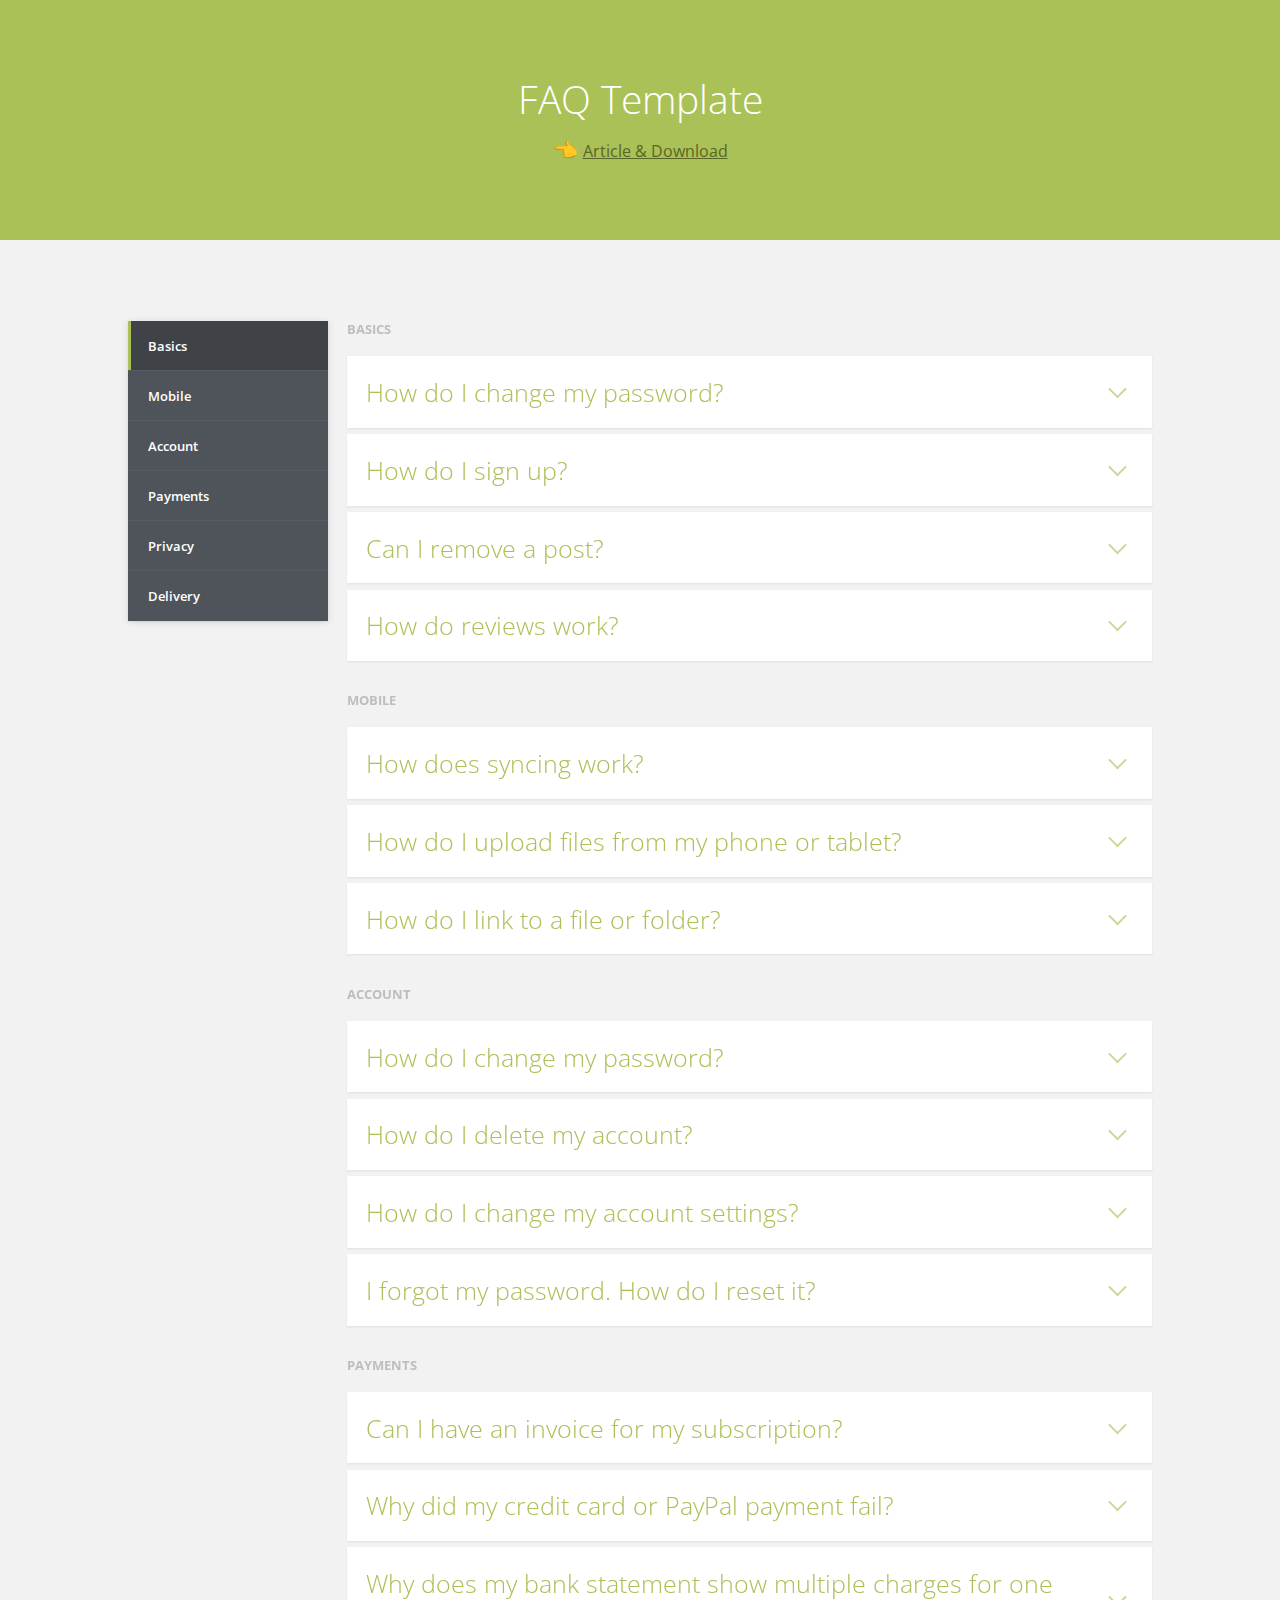
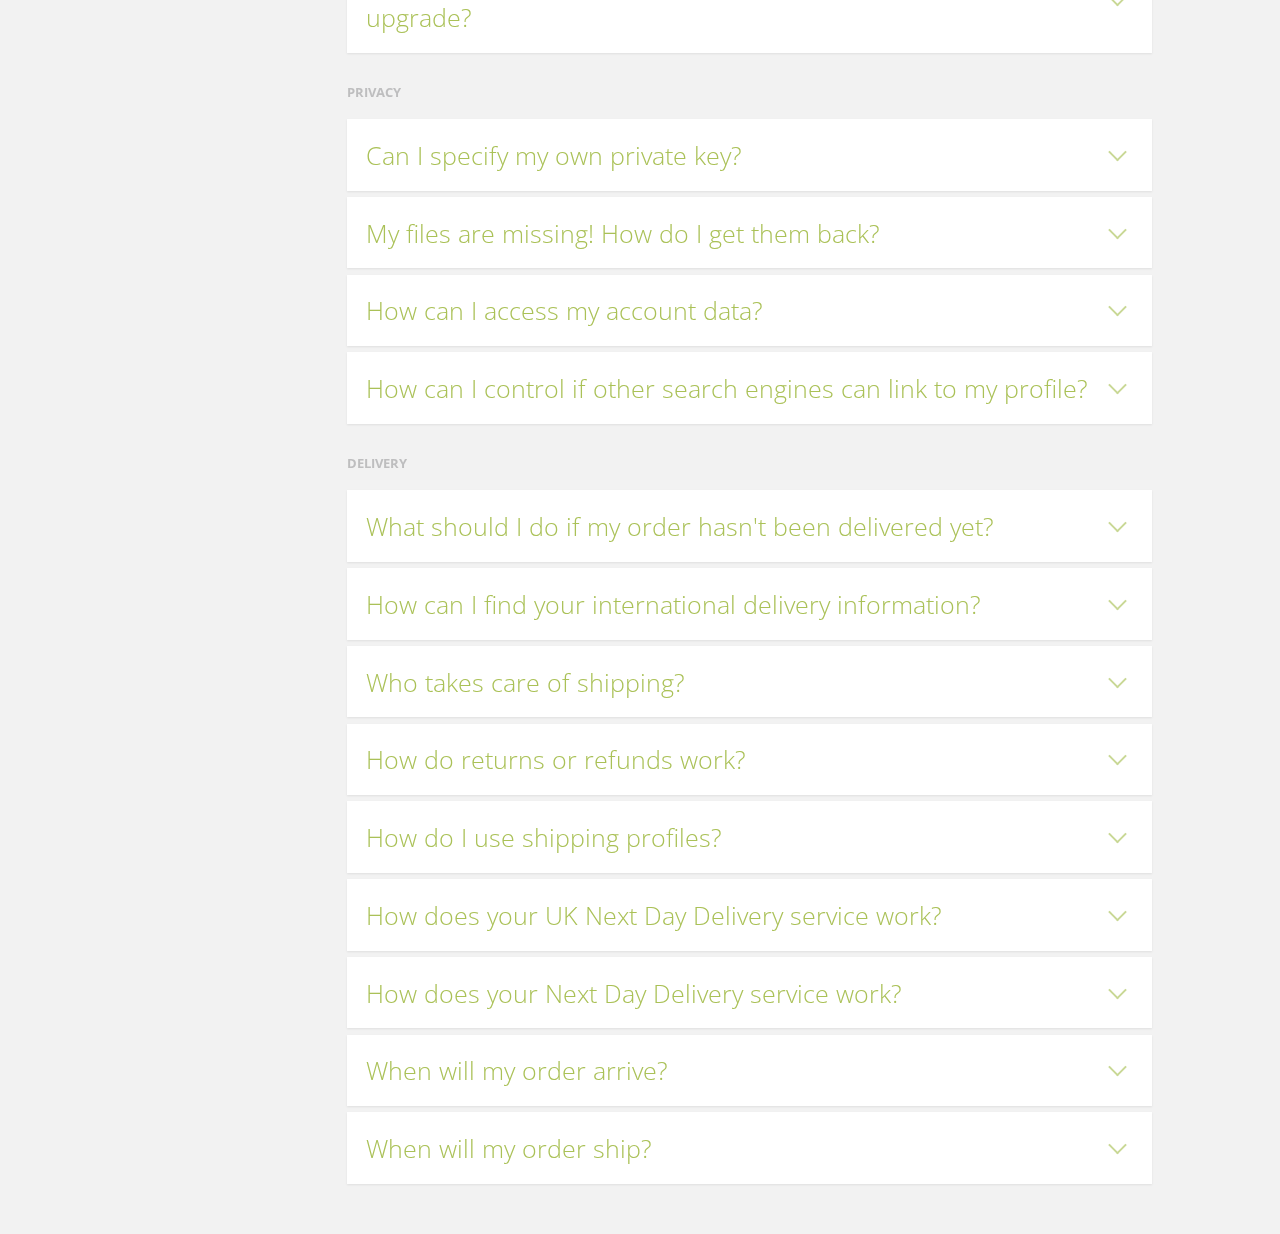
==== faq.html @ 2677c4b0 "Add files via upload" ====
<!doctype html>
<html lang="en">
<head>
  <meta charset="UTF-8">
  <meta name="viewport" content="width=device-width, initial-scale=1">
  <script>document.getElementsByTagName("html")[0].className += " js";</script>
  <link rel="stylesheet" href="assets/css/style.css">
  <title>FAQ Template | CodyHouse</title>
</head>
<body>
<header class="cd-header flex flex-column flex-center">
  <div class="text-component text-center">
    <h1>FAQ Template</h1>
    <p>👈 <a class="cd-article-link" href="https://codyhouse.co/gem/css-faq-template">Article &amp; Download</a></p>
  </div>
</header>

<section class="cd-faq js-cd-faq container max-width-md margin-top-lg margin-bottom-lg">
	<ul class="cd-faq__categories">
		<li><a class="cd-faq__category cd-faq__category-selected truncate" href="#basics">Basics</a></li>
		<li><a class="cd-faq__category truncate" href="#mobile">Mobile</a></li>
		<li><a class="cd-faq__category truncate" href="#account">Account</a></li>
		<li><a class="cd-faq__category truncate" href="#payments">Payments</a></li>
		<li><a class="cd-faq__category truncate" href="#privacy">Privacy</a></li>
		<li><a class="cd-faq__category truncate" href="#delivery">Delivery</a></li>
	</ul> <!-- cd-faq__categories -->

	<div class="cd-faq__items">
		<ul id="basics" class="cd-faq__group">
			<li class="cd-faq__title"><h2>Basics</h2></li>
			<li class="cd-faq__item">
				<a class="cd-faq__trigger" href="#0"><span>How do I change my password?</span></a>
				<div class="cd-faq__content">
          <div class="text-component">
            <p>Lorem ipsum dolor sit amet, consectetur adipisicing elit. Quae quidem blanditiis delectus corporis, possimus officia sint sequi ex tenetur id impedit est pariatur iure animi non a ratione reiciendis nihil sed consequatur atque repellendus fugit perspiciatis rerum et. Dolorum consequuntur fugit deleniti, soluta fuga nobis. Ducimus blanditiis velit sit iste delectus obcaecati debitis omnis, assumenda accusamus cumque perferendis eos aut quidem! Aut, totam rerum, cupiditate quae aperiam voluptas rem inventore quas, ex maxime culpa nam soluta labore at amet nihil laborum? Explicabo numquam, sit fugit, voluptatem autem atque quis quam voluptate fugiat earum rem hic, reprehenderit quaerat tempore at. Aperiam.</p>
          </div>
				</div> <!-- cd-faq__content -->
			</li>

			<li class="cd-faq__item">
				<a class="cd-faq__trigger" href="#0"><span>How do I sign up?</span></a>
				<div class="cd-faq__content">
          <div class="text-component">
            <p>Lorem ipsum dolor sit amet, consectetur adipisicing elit. Quasi cupiditate et laudantium esse adipisci consequatur modi possimus accusantium vero atque excepturi nobis in doloremque repudiandae soluta non minus dolore voluptatem enim reiciendis officia voluptates, fuga ullam? Voluptas reiciendis cumque molestiae unde numquam similique quas doloremque non, perferendis doloribus necessitatibus itaque dolorem quam officia atque perspiciatis dolore laudantium dolor voluptatem eligendi? Aliquam nulla unde voluptatum molestiae, eos fugit ullam, consequuntur, saepe voluptas quaerat deleniti. Repellendus magni sint temporibus, accusantium rem commodi?</p>
          </div>
				</div> <!-- cd-faq__content -->
			</li>

			<li class="cd-faq__item">
				<a class="cd-faq__trigger" href="#0"><span>Can I remove a post?</span></a>
				<div class="cd-faq__content">
          <div class="text-component">
            <p>Lorem ipsum dolor sit amet, consectetur adipisicing elit. Blanditiis provident officiis, reprehenderit numquam. Praesentium veritatis eos tenetur magni debitis inventore fugit, magnam, reiciendis, saepe obcaecati ex vero quaerat distinctio velit.</p>
          </div>
				</div> <!-- cd-faq__content -->
			</li>

			<li class="cd-faq__item">
				<a class="cd-faq__trigger" href="#0"><span>How do reviews work?</span></a>
				<div class="cd-faq__content">
          <div class="text-component">
            <p>Lorem ipsum dolor sit amet, consectetur adipisicing elit. Blanditiis provident officiis, reprehenderit numquam. Praesentium veritatis eos tenetur magni debitis inventore fugit, magnam, reiciendis, saepe obcaecati ex vero quaerat distinctio velit.</p>
          </div>
				</div> <!-- cd-faq__content -->
			</li>
		</ul> <!-- cd-faq__group -->

		<ul id="mobile" class="cd-faq__group">
			<li class="cd-faq__title"><h2>Mobile</h2></li>
			<li class="cd-faq__item">
				<a class="cd-faq__trigger" href="#0"><span>How does syncing work?</span></a>
				<div class="cd-faq__content">
          <div class="text-component">
            <p>Lorem ipsum dolor sit amet, consectetur adipisicing elit. Impedit quidem delectus rerum eligendi mollitia, repudiandae quae beatae. Et repellat quam atque corrupti iusto architecto impedit explicabo repudiandae qui similique aut iure ipsum quis inventore nulla error aliquid alias quia dolorem dolore, odio excepturi veniam odit veritatis. Quo iure magnam, et cum. Laudantium, eaque non? Tempore nihil corporis cumque dolor ipsum accusamus sapiente aliquid quis ea assumenda deserunt praesentium voluptatibus, accusantium a mollitia necessitatibus nostrum voluptatem numquam modi ab, sint rem.</p>
          </div>
				</div> <!-- cd-faq__content -->
			</li>

			<li class="cd-faq__item">
				<a class="cd-faq__trigger" href="#0"><span>How do I upload files from my phone or tablet?</span></a>
				<div class="cd-faq__content">
          <div class="text-component">
            <p>Lorem ipsum dolor sit amet, consectetur adipisicing elit. Nisi tempore, placeat quisquam rerum! Eligendi fugit dolorum tenetur modi fuga nisi rerum, autem officiis quaerat quos. Magni quia, quo quibusdam odio. Error magni aperiam amet architecto adipisci aspernatur! Officia, quaerat magni architecto nostrum magnam fuga nihil, ipsum laboriosam similique voluptatibus facilis nobis? Eius non asperiores, nesciunt suscipit veniam blanditiis veritatis provident possimus iusto voluptas, eveniet architecto quidem quos molestias, aperiam eum reprehenderit dolores ad deserunt eos amet. Vero molestiae commodi unde dolor dicta maxime alias, velit, nesciunt cum dolorem, ipsam soluta sint suscipit maiores mollitia assumenda ducimus aperiam neque enim! Quas culpa dolorum ipsam? Ipsum voluptatibus numquam natus? Eligendi explicabo eos, perferendis voluptatibus hic sed ipsam rerum maiores officia! Beatae, molestias!</p>
          </div>
				</div> <!-- cd-faq__content -->
			</li>

			<li class="cd-faq__item">
				<a class="cd-faq__trigger" href="#0"><span>How do I link to a file or folder?</span></a>
				<div class="cd-faq__content">
          <div class="text-component">
            <p>Lorem ipsum dolor sit amet, consectetur adipisicing elit. Blanditiis provident officiis, reprehenderit numquam. Praesentium veritatis eos tenetur magni debitis inventore fugit, magnam, reiciendis, saepe obcaecati ex vero quaerat distinctio velit.</p>
          </div>
				</div> <!-- cd-faq__content -->
			</li>
		</ul> <!-- cd-faq__group -->

		<ul id="account" class="cd-faq__group">
			<li class="cd-faq__title"><h2>Account</h2></li>
			<li class="cd-faq__item">
				<a class="cd-faq__trigger" href="#0"><span>How do I change my password?</span></a>
				<div class="cd-faq__content">
          <div class="text-component">
            <p>Lorem ipsum dolor sit amet, consectetur adipisicing elit. Perferendis earum autem consectetur labore eius tenetur esse, in temporibus sequi cum voluptatem vitae repellat nostrum odio perspiciatis dolores recusandae necessitatibus, unde, deserunt voluptas possimus veniam magni soluta deleniti! Architecto, quidem, totam. Fugit minus odit unde ea cupiditate ab aperiam sed dolore facere nihil laboriosam dolorum repellat deleniti aliquam fugiat laudantium delectus sint iure odio, necessitatibus rem quisquam! Ipsum praesentium quam nisi sint, impedit sapiente facilis laudantium mollitia quae fugiat similique. Dolor maiores aliquid incidunt commodi doloremque rem! Quaerat, debitis voluptatem vero qui enim, sunt reiciendis tempore inventore maxime quasi fugiat accusamus beatae modi voluptates iste officia esse soluta tempora labore quisquam fuga, cum. Sint nemo iste nulla accusamus quam qui quos, vero, minus id. Eius mollitia consequatur fugit nam consequuntur nesciunt illo id quis reprehenderit obcaecati voluptates corrupti, minus! Possimus, perspiciatis!</p>
          </div>
				</div> <!-- cd-faq__content -->
			</li>

			<li class="cd-faq__item">
				<a class="cd-faq__trigger" href="#0"><span>How do I delete my account?</span></a>
				<div class="cd-faq__content">
          <div class="text-component">
            <p>Lorem ipsum dolor sit amet, consectetur adipisicing elit. Illo tempore soluta, minus magnam non blanditiis dolore, in nam voluptas nobis minima deserunt deleniti id animi amet, suscipit consequuntur corporis nihil laborum facere temporibus. Qui inventore, doloribus facilis, provident soluta voluptas excepturi perspiciatis fugiat odit vero! Optio assumenda animi at! Assumenda doloremque nemo est sequi eaque, ipsum id, labore rem nisi, amet similique vel autem dolore totam facilis deserunt. Mollitia non ut libero unde accusamus praesentium sint maiores, illo, nemo aliquid?</p>
          </div>
				</div> <!-- cd-faq__content -->
			</li>

			<li class="cd-faq__item">
				<a class="cd-faq__trigger" href="#0"><span>How do I change my account settings?</span></a>
				<div class="cd-faq__content">
          <div class="text-component">
            <p>Lorem ipsum dolor sit amet, consectetur adipisicing elit. Blanditiis provident officiis, reprehenderit numquam. Praesentium veritatis eos tenetur magni debitis inventore fugit, magnam, reiciendis, saepe obcaecati ex vero quaerat distinctio velit.</p>
          </div>
				</div> <!-- cd-faq__content -->
			</li>

			<li class="cd-faq__item">
				<a class="cd-faq__trigger" href="#0"><span>I forgot my password. How do I reset it?</span></a>
				<div class="cd-faq__content">
          <div class="text-component">
            <p>Lorem ipsum dolor sit amet, consectetur adipisicing elit. Ipsum at aspernatur iure facere ab a corporis mollitia molestiae quod omnis minima, est labore quidem nobis accusantium ad totam sunt doloremque laudantium impedit similique iste quasi cum! Libero fugit at praesentium vero. Maiores non consequuntur rerum, nemo a qui repellat quibusdam architecto voluptatem? Sequi, possimus, cupiditate autem soluta ipsa rerum officiis cum libero delectus explicabo facilis, odit ullam aperiam reprehenderit! Vero ad non harum veritatis tempore beatae possimus, ex odio quo.</p>
          </div>
				</div> <!-- cd-faq__content -->
			</li>
		</ul> <!-- cd-faq__group -->

		<ul id="payments" class="cd-faq__group">
			<li class="cd-faq__title"><h2>Payments</h2></li>
			<li class="cd-faq__item">
				<a class="cd-faq__trigger" href="#0"><span>Can I have an invoice for my subscription?</span></a>
				<div class="cd-faq__content">
          <div class="text-component">
            <p>Lorem ipsum dolor sit amet, consectetur adipisicing elit. Impedit quidem delectus rerum eligendi mollitia, repudiandae quae beatae. Et repellat quam atque corrupti iusto architecto impedit explicabo repudiandae qui similique aut iure ipsum quis inventore nulla error aliquid alias quia dolorem dolore, odio excepturi veniam odit veritatis. Quo iure magnam, et cum. Laudantium, eaque non? Tempore nihil corporis cumque dolor ipsum accusamus sapiente aliquid quis ea assumenda deserunt praesentium voluptatibus, accusantium a mollitia necessitatibus nostrum voluptatem numquam modi ab, sint rem.</p>
          </div>
				</div> <!-- cd-faq__content -->
			</li>

			<li class="cd-faq__item">
				<a class="cd-faq__trigger" href="#0"><span>Why did my credit card or PayPal payment fail?</span></a>
				<div class="cd-faq__content">
          <div class="text-component">
            <p>Lorem ipsum dolor sit amet, consectetur adipisicing elit. Tenetur accusantium dolorem vel, ad, nostrum natus eos, nemo placeat quos nisi architecto rem dolorum amet consectetur molestiae reprehenderit cum harum commodi beatae necessitatibus. Mollitia a nostrum enim earum minima doloribus illum autem, provident vero et, aspernatur quae sunt illo dolorem. Corporis blanditiis, unde, neque, adipisci debitis quas ullam accusantium repudiandae eum nostrum quis! Velit esse harum qui, modi ratione debitis alias laboriosam minus eaque, quod, itaque labore illo totam aut quia fuga nemo. Perferendis ipsa laborum atque assumenda tempore aspernatur a eos harum non id commodi excepturi quaerat ullam, explicabo, incidunt ipsam, accusantium quo magni ut! Ratione, magnam. Delectus nesciunt impedit praesentium sed, aliquam architecto dolores quae, distinctio consectetur obcaecati esse, consequuntur vel sit quis blanditiis possimus dolorum. Eaque architecto doloremque aliquid quae cumque, vitae perferendis enim, iure fugiat, soluta aut!</p>
          </div>
				</div> <!-- cd-faq__content -->
			</li>

			<li class="cd-faq__item">
				<a class="cd-faq__trigger" href="#0"><span>Why does my bank statement show multiple charges for one upgrade?</span></a>
				<div class="cd-faq__content">
          <div class="text-component">
            <p>Lorem ipsum dolor sit amet, consectetur adipisicing elit. Blanditiis provident officiis, reprehenderit numquam. Praesentium veritatis eos tenetur magni debitis inventore fugit, magnam, reiciendis, saepe obcaecati ex vero quaerat distinctio velit.</p>
          </div>
				</div> <!-- cd-faq__content -->
			</li>
		</ul> <!-- cd-faq__group -->

		<ul id="privacy" class="cd-faq__group">
			<li class="cd-faq__title"><h2>Privacy</h2></li>
			<li class="cd-faq__item">
				<a class="cd-faq__trigger" href="#0"><span>Can I specify my own private key?</span></a>
				<div class="cd-faq__content">
          <div class="text-component">
            <p>Lorem ipsum dolor sit amet, consectetur adipisicing elit. Impedit quidem delectus rerum eligendi mollitia, repudiandae quae beatae. Et repellat quam atque corrupti iusto architecto impedit explicabo repudiandae qui similique aut iure ipsum quis inventore nulla error aliquid alias quia dolorem dolore, odio excepturi veniam odit veritatis. Quo iure magnam, et cum. Laudantium, eaque non? Tempore nihil corporis cumque dolor ipsum accusamus sapiente aliquid quis ea assumenda deserunt praesentium voluptatibus, accusantium a mollitia necessitatibus nostrum voluptatem numquam modi ab, sint rem.</p>
          </div>
				</div> <!-- cd-faq__content -->
			</li>

			<li class="cd-faq__item">
				<a class="cd-faq__trigger" href="#0"><span>My files are missing! How do I get them back?</span></a>
				<div class="cd-faq__content">
          <div class="text-component">
            <p>Lorem ipsum dolor sit amet, consectetur adipisicing elit. Blanditiis provident officiis, reprehenderit numquam. Praesentium veritatis eos tenetur magni debitis inventore fugit, magnam, reiciendis, saepe obcaecati ex vero quaerat distinctio velit.</p>
          </div>
				</div> <!-- cd-faq__content -->
			</li>

			<li class="cd-faq__item">
				<a class="cd-faq__trigger" href="#0"><span>How can I access my account data?</span></a>
				<div class="cd-faq__content">
          <div class="text-component">
            <p>Lorem ipsum dolor sit amet, consectetur adipisicing elit. Possimus magni vero deserunt enim et quia in aliquam, rem tempore voluptas illo nisi veritatis quas quod placeat ipsa! Error qui harum accusamus incidunt at libero ipsum, suscipit dolorum esse explicabo in eius voluptates quidem voluptatem inventore amet eaque deserunt veniam dignissimos excepturi? Dolore, quo amet nostrum autem nemo. Sit nam assumenda, corporis ea sunt distinctio nostrum doloribus alias, beatae nesciunt dolore saepe consequuntur minima eveniet porro dolor officiis maiores ab obcaecati officia enim aliquam. Itaque fuga molestiae hic accusantium atque corporis quia id sequi enim vero? Hic aperiam sint facilis aliquam quia, accusamus tenetur earum totam enim est, error. Iusto, reiciendis necessitatibus molestias. Voluptatibus eos explicabo repellat nesciunt nam vero minima.</p>
          </div>
				</div> <!-- cd-faq__content -->
			</li>

			<li class="cd-faq__item">
				<a class="cd-faq__trigger" href="#0"><span>How can I control if other search engines can link to my profile?</span></a>
				<div class="cd-faq__content">
          <div class="text-component">
            <p>Lorem ipsum dolor sit amet, consectetur adipisicing elit. Blanditiis provident officiis, reprehenderit numquam. Praesentium veritatis eos tenetur magni debitis inventore fugit, magnam, reiciendis, saepe obcaecati ex vero quaerat distinctio velit.</p>
          </div>
				</div> <!-- cd-faq__content -->
			</li>
		</ul> <!-- cd-faq__group -->

		<ul id="delivery" class="cd-faq__group">
			<li class="cd-faq__title"><h2>Delivery</h2></li>
			<li class="cd-faq__item">
				<a class="cd-faq__trigger" href="#0"><span>What should I do if my order hasn't been delivered yet?</span></a>
				<div class="cd-faq__content">
          <div class="text-component">
            <p>Lorem ipsum dolor sit amet, consectetur adipisicing elit. Impedit quidem delectus rerum eligendi mollitia, repudiandae quae beatae. Et repellat quam atque corrupti iusto architecto impedit explicabo repudiandae qui similique aut iure ipsum quis inventore nulla error aliquid alias quia dolorem dolore, odio excepturi veniam odit veritatis. Quo iure magnam, et cum. Laudantium, eaque non? Tempore nihil corporis cumque dolor ipsum accusamus sapiente aliquid quis ea assumenda deserunt praesentium voluptatibus, accusantium a mollitia necessitatibus nostrum voluptatem numquam modi ab, sint rem.</p>
          </div>
				</div> <!-- cd-faq__content -->
			</li>

			<li class="cd-faq__item">
				<a class="cd-faq__trigger" href="#0"><span>How can I find your international delivery information?</span></a>
				<div class="cd-faq__content">
          <div class="text-component">
            <p>Lorem ipsum dolor sit amet, consectetur adipisicing elit. Blanditiis provident officiis, reprehenderit numquam. Praesentium veritatis eos tenetur magni debitis inventore fugit, magnam, reiciendis, saepe obcaecati ex vero quaerat distinctio velit.</p>
          </div>
				</div> <!-- cd-faq__content -->
			</li>

			<li class="cd-faq__item">
				<a class="cd-faq__trigger" href="#0"><span>Who takes care of shipping?</span></a>
				<div class="cd-faq__content">
          <div class="text-component">
            <p>Lorem ipsum dolor sit amet, consectetur adipisicing elit. Blanditiis provident officiis, reprehenderit numquam. Praesentium veritatis eos tenetur magni debitis inventore fugit, magnam, reiciendis, saepe obcaecati ex vero quaerat distinctio velit.</p>
          </div>
				</div> <!-- cd-faq__content -->
			</li>

			<li class="cd-faq__item">
				<a class="cd-faq__trigger" href="#0"><span>How do returns or refunds work?</span></a>
				<div class="cd-faq__content">
          <div class="text-component">
            <p>Lorem ipsum dolor sit amet, consectetur adipisicing elit. Impedit quidem delectus rerum eligendi mollitia, repudiandae quae beatae. Et repellat quam atque corrupti iusto architecto impedit explicabo repudiandae qui similique aut iure ipsum quis inventore nulla error aliquid alias quia dolorem dolore, odio excepturi veniam odit veritatis. Quo iure magnam, et cum. Laudantium, eaque non? Tempore nihil corporis cumque dolor ipsum accusamus sapiente aliquid quis ea assumenda deserunt praesentium voluptatibus, accusantium a mollitia necessitatibus nostrum voluptatem numquam modi ab, sint rem.</p>
          </div>
				</div> <!-- cd-faq__content -->
			</li>

			<li class="cd-faq__item">
				<a class="cd-faq__trigger" href="#0"><span>How do I use shipping profiles?</span></a>
				<div class="cd-faq__content">
          <div class="text-component">
            <p>Lorem ipsum dolor sit amet, consectetur adipisicing elit. Blanditiis provident officiis, reprehenderit numquam. Praesentium veritatis eos tenetur magni debitis inventore fugit, magnam, reiciendis, saepe obcaecati ex vero quaerat distinctio velit.</p>
          </div>
				</div> <!-- cd-faq__content -->
			</li>

			<li class="cd-faq__item">
				<a class="cd-faq__trigger" href="#0"><span>How does your UK Next Day Delivery service work?</span></a>
				<div class="cd-faq__content">
          <div class="text-component">
            <p>Lorem ipsum dolor sit amet, consectetur adipisicing elit. Blanditiis provident officiis, reprehenderit numquam. Praesentium veritatis eos tenetur magni debitis inventore fugit, magnam, reiciendis, saepe obcaecati ex vero quaerat distinctio velit.</p>
          </div>
				</div> <!-- cd-faq__content -->
			</li>

			<li class="cd-faq__item">
				<a class="cd-faq__trigger" href="#0"><span>How does your Next Day Delivery service work?</span></a>
				<div class="cd-faq__content">
          <div class="text-component">
            <p>Lorem ipsum dolor sit amet, consectetur adipisicing elit. Blanditiis provident officiis, reprehenderit numquam. Praesentium veritatis eos tenetur magni debitis inventore fugit, magnam, reiciendis, saepe obcaecati ex vero quaerat distinctio velit.</p>
          </div>
				</div> <!-- cd-faq__content -->
			</li>

			<li class="cd-faq__item">
				<a class="cd-faq__trigger" href="#0"><span>When will my order arrive?</span></a>
				<div class="cd-faq__content">
          <div class="text-component">
            <p>Lorem ipsum dolor sit amet, consectetur adipisicing elit. Blanditiis provident officiis, reprehenderit numquam. Praesentium veritatis eos tenetur magni debitis inventore fugit, magnam, reiciendis, saepe obcaecati ex vero quaerat distinctio velit.</p>
          </div>
				</div> <!-- cd-faq__content -->
			</li>

			<li class="cd-faq__item">
				<a class="cd-faq__trigger" href="#0"><span>When will my order ship?</span></a>
				<div class="cd-faq__content">
          <div class="text-component">
            <p>Lorem ipsum dolor sit amet, consectetur adipisicing elit. Blanditiis provident officiis, reprehenderit numquam. Praesentium veritatis eos tenetur magni debitis inventore fugit, magnam, reiciendis, saepe obcaecati ex vero quaerat distinctio velit.</p>
          </div>
				</div> <!-- cd-faq__content -->
			</li>
		</ul> <!-- cd-faq__group -->
	</div> <!-- cd-faq__items -->

	<a href="#0" class="cd-faq__close-panel text-replace">Close</a>
  
  <div class="cd-faq__overlay" aria-hidden="true"></div>
</section> <!-- cd-faq -->
<script src="assets/js/util.js"></script> <!-- util functions included in the CodyHouse framework -->
<script src="assets/js/main.js"></script> 
</body>
</html>
---- assets/css/style.css ----
@import url("https://fonts.googleapis.com/css?family=Open+Sans:400,300,600,700");*,*::after,*::before{box-sizing:inherit}*{font:inherit}html,body,div,span,applet,object,iframe,h1,h2,h3,h4,h5,h6,p,blockquote,pre,a,abbr,acronym,address,big,cite,code,del,dfn,em,img,ins,kbd,q,s,samp,small,strike,strong,sub,sup,tt,var,b,u,i,center,dl,dt,dd,ol,ul,li,fieldset,form,label,legend,table,caption,tbody,tfoot,thead,tr,th,td,article,aside,canvas,details,embed,figure,figcaption,footer,header,hgroup,menu,nav,output,ruby,section,summary,time,mark,audio,video,hr{margin:0;padding:0;border:0}html{box-sizing:border-box}body{background-color:hsl(0, 0%, 100%);background-color:var(--color-bg, white)}article,aside,details,figcaption,figure,footer,header,hgroup,menu,nav,section,main,form legend{display:block}ol,ul{list-style:none}blockquote,q{quotes:none}button,input,textarea,select{margin:0}.btn,.form-control,.link,.reset{background-color:transparent;padding:0;border:0;border-radius:0;color:inherit;line-height:inherit;-webkit-appearance:none;-moz-appearance:none;appearance:none}select.form-control::-ms-expand{display:none}textarea{resize:vertical;overflow:auto;vertical-align:top}input::-ms-clear{display:none}table{border-collapse:collapse;border-spacing:0}img,video,svg{max-width:100%}[data-theme]{background-color:hsl(0, 0%, 100%);background-color:var(--color-bg, #fff);color:hsl(240, 4%, 20%);color:var(--color-contrast-high, #313135)}:root{--space-unit:  1em;--space-xxxxs: calc(0.125*var(--space-unit));--space-xxxs:  calc(0.25*var(--space-unit));--space-xxs:   calc(0.375*var(--space-unit));--space-xs:    calc(0.5*var(--space-unit));--space-sm:    calc(0.75*var(--space-unit));--space-md:    calc(1.25*var(--space-unit));--space-lg:    calc(2*var(--space-unit));--space-xl:    calc(3.25*var(--space-unit));--space-xxl:   calc(5.25*var(--space-unit));--space-xxxl:  calc(8.5*var(--space-unit));--space-xxxxl: calc(13.75*var(--space-unit));--component-padding: var(--space-md)}:root{--max-width-xxs: 32rem;--max-width-xs:  38rem;--max-width-sm:  48rem;--max-width-md:  64rem;--max-width-lg:  80rem;--max-width-xl:  90rem;--max-width-xxl: 120rem}.container{width:calc(100% - 1.25em);width:calc(100% - 2*var(--component-padding));margin-left:auto;margin-right:auto}.max-width-xxs{max-width:32rem;max-width:var(--max-width-xxs)}.max-width-xs{max-width:38rem;max-width:var(--max-width-xs)}.max-width-sm{max-width:48rem;max-width:var(--max-width-sm)}.max-width-md{max-width:64rem;max-width:var(--max-width-md)}.max-width-lg{max-width:80rem;max-width:var(--max-width-lg)}.max-width-xl{max-width:90rem;max-width:var(--max-width-xl)}.max-width-xxl{max-width:120rem;max-width:var(--max-width-xxl)}.max-width-adaptive-sm{max-width:38rem;max-width:var(--max-width-xs)}@media (min-width: 64rem){.max-width-adaptive-sm{max-width:48rem;max-width:var(--max-width-sm)}}.max-width-adaptive-md{max-width:38rem;max-width:var(--max-width-xs)}@media (min-width: 64rem){.max-width-adaptive-md{max-width:64rem;max-width:var(--max-width-md)}}.max-width-adaptive,.max-width-adaptive-lg{max-width:38rem;max-width:var(--max-width-xs)}@media (min-width: 64rem){.max-width-adaptive,.max-width-adaptive-lg{max-width:64rem;max-width:var(--max-width-md)}}@media (min-width: 90rem){.max-width-adaptive,.max-width-adaptive-lg{max-width:80rem;max-width:var(--max-width-lg)}}.max-width-adaptive-xl{max-width:38rem;max-width:var(--max-width-xs)}@media (min-width: 64rem){.max-width-adaptive-xl{max-width:64rem;max-width:var(--max-width-md)}}@media (min-width: 90rem){.max-width-adaptive-xl{max-width:90rem;max-width:var(--max-width-xl)}}.grid{--grid-gap: 0px;display:-ms-flexbox;display:flex;-ms-flex-wrap:wrap;flex-wrap:wrap}.grid>*{-ms-flex-preferred-size:100%;flex-basis:100%}[class*="grid-gap"]{margin-bottom:1em * -1;margin-bottom:calc(var(--grid-gap, 1em)*-1);margin-right:1em * -1;margin-right:calc(var(--grid-gap, 1em)*-1)}[class*="grid-gap"]>*{margin-bottom:1em;margin-bottom:var(--grid-gap, 1em);margin-right:1em;margin-right:var(--grid-gap, 1em)}.grid-gap-xxxxs{--grid-gap: var(--space-xxxxs)}.grid-gap-xxxs{--grid-gap: var(--space-xxxs)}.grid-gap-xxs{--grid-gap: var(--space-xxs)}.grid-gap-xs{--grid-gap: var(--space-xs)}.grid-gap-sm{--grid-gap: var(--space-sm)}.grid-gap-md{--grid-gap: var(--space-md)}.grid-gap-lg{--grid-gap: var(--space-lg)}.grid-gap-xl{--grid-gap: var(--space-xl)}.grid-gap-xxl{--grid-gap: var(--space-xxl)}.grid-gap-xxxl{--grid-gap: var(--space-xxxl)}.grid-gap-xxxxl{--grid-gap: var(--space-xxxxl)}.col{-ms-flex-positive:1;flex-grow:1;-ms-flex-preferred-size:0;flex-basis:0;max-width:100%}.col-1{-ms-flex-preferred-size:calc(8.33% - 0.01px - 1em);-ms-flex-preferred-size:calc(8.33% - 0.01px - var(--grid-gap, 1em));flex-basis:calc(8.33% - 0.01px - 1em);flex-basis:calc(8.33% - 0.01px - var(--grid-gap, 1em));max-width:calc(8.33% - 0.01px - 1em);max-width:calc(8.33% - 0.01px - var(--grid-gap, 1em))}.col-2{-ms-flex-preferred-size:calc(16.66% - 0.01px - 1em);-ms-flex-preferred-size:calc(16.66% - 0.01px - var(--grid-gap, 1em));flex-basis:calc(16.66% - 0.01px - 1em);flex-basis:calc(16.66% - 0.01px - var(--grid-gap, 1em));max-width:calc(16.66% - 0.01px - 1em);max-width:calc(16.66% - 0.01px - var(--grid-gap, 1em))}.col-3{-ms-flex-preferred-size:calc(25% - 0.01px - 1em);-ms-flex-preferred-size:calc(25% - 0.01px - var(--grid-gap, 1em));flex-basis:calc(25% - 0.01px - 1em);flex-basis:calc(25% - 0.01px - var(--grid-gap, 1em));max-width:calc(25% - 0.01px - 1em);max-width:calc(25% - 0.01px - var(--grid-gap, 1em))}.col-4{-ms-flex-preferred-size:calc(33.33% - 0.01px - 1em);-ms-flex-preferred-size:calc(33.33% - 0.01px - var(--grid-gap, 1em));flex-basis:calc(33.33% - 0.01px - 1em);flex-basis:calc(33.33% - 0.01px - var(--grid-gap, 1em));max-width:calc(33.33% - 0.01px - 1em);max-width:calc(33.33% - 0.01px - var(--grid-gap, 1em))}.col-5{-ms-flex-preferred-size:calc(41.66% - 0.01px - 1em);-ms-flex-preferred-size:calc(41.66% - 0.01px - var(--grid-gap, 1em));flex-basis:calc(41.66% - 0.01px - 1em);flex-basis:calc(41.66% - 0.01px - var(--grid-gap, 1em));max-width:calc(41.66% - 0.01px - 1em);max-width:calc(41.66% - 0.01px - var(--grid-gap, 1em))}.col-6{-ms-flex-preferred-size:calc(50% - 0.01px - 1em);-ms-flex-preferred-size:calc(50% - 0.01px - var(--grid-gap, 1em));flex-basis:calc(50% - 0.01px - 1em);flex-basis:calc(50% - 0.01px - var(--grid-gap, 1em));max-width:calc(50% - 0.01px - 1em);max-width:calc(50% - 0.01px - var(--grid-gap, 1em))}.col-7{-ms-flex-preferred-size:calc(58.33% - 0.01px - 1em);-ms-flex-preferred-size:calc(58.33% - 0.01px - var(--grid-gap, 1em));flex-basis:calc(58.33% - 0.01px - 1em);flex-basis:calc(58.33% - 0.01px - var(--grid-gap, 1em));max-width:calc(58.33% - 0.01px - 1em);max-width:calc(58.33% - 0.01px - var(--grid-gap, 1em))}.col-8{-ms-flex-preferred-size:calc(66.66% - 0.01px - 1em);-ms-flex-preferred-size:calc(66.66% - 0.01px - var(--grid-gap, 1em));flex-basis:calc(66.66% - 0.01px - 1em);flex-basis:calc(66.66% - 0.01px - var(--grid-gap, 1em));max-width:calc(66.66% - 0.01px - 1em);max-width:calc(66.66% - 0.01px - var(--grid-gap, 1em))}.col-9{-ms-flex-preferred-size:calc(75% - 0.01px - 1em);-ms-flex-preferred-size:calc(75% - 0.01px - var(--grid-gap, 1em));flex-basis:calc(75% - 0.01px - 1em);flex-basis:calc(75% - 0.01px - var(--grid-gap, 1em));max-width:calc(75% - 0.01px - 1em);max-width:calc(75% - 0.01px - var(--grid-gap, 1em))}.col-10{-ms-flex-preferred-size:calc(83.33% - 0.01px - 1em);-ms-flex-preferred-size:calc(83.33% - 0.01px - var(--grid-gap, 1em));flex-basis:calc(83.33% - 0.01px - 1em);flex-basis:calc(83.33% - 0.01px - var(--grid-gap, 1em));max-width:calc(83.33% - 0.01px - 1em);max-width:calc(83.33% - 0.01px - var(--grid-gap, 1em))}.col-11{-ms-flex-preferred-size:calc(91.66% - 0.01px - 1em);-ms-flex-preferred-size:calc(91.66% - 0.01px - var(--grid-gap, 1em));flex-basis:calc(91.66% - 0.01px - 1em);flex-basis:calc(91.66% - 0.01px - var(--grid-gap, 1em));max-width:calc(91.66% - 0.01px - 1em);max-width:calc(91.66% - 0.01px - var(--grid-gap, 1em))}.col-12{-ms-flex-preferred-size:calc(100% - 0.01px - 1em);-ms-flex-preferred-size:calc(100% - 0.01px - var(--grid-gap, 1em));flex-basis:calc(100% - 0.01px - 1em);flex-basis:calc(100% - 0.01px - var(--grid-gap, 1em));max-width:calc(100% - 0.01px - 1em);max-width:calc(100% - 0.01px - var(--grid-gap, 1em))}@media (min-width: 32rem){.col\@xs{-ms-flex-positive:1;flex-grow:1;-ms-flex-preferred-size:0;flex-basis:0;max-width:100%}.col-1\@xs{-ms-flex-preferred-size:calc(8.33% - 0.01px - 1em);-ms-flex-preferred-size:calc(8.33% - 0.01px - var(--grid-gap, 1em));flex-basis:calc(8.33% - 0.01px - 1em);flex-basis:calc(8.33% - 0.01px - var(--grid-gap, 1em));max-width:calc(8.33% - 0.01px - 1em);max-width:calc(8.33% - 0.01px - var(--grid-gap, 1em))}.col-2\@xs{-ms-flex-preferred-size:calc(16.66% - 0.01px - 1em);-ms-flex-preferred-size:calc(16.66% - 0.01px - var(--grid-gap, 1em));flex-basis:calc(16.66% - 0.01px - 1em);flex-basis:calc(16.66% - 0.01px - var(--grid-gap, 1em));max-width:calc(16.66% - 0.01px - 1em);max-width:calc(16.66% - 0.01px - var(--grid-gap, 1em))}.col-3\@xs{-ms-flex-preferred-size:calc(25% - 0.01px - 1em);-ms-flex-preferred-size:calc(25% - 0.01px - var(--grid-gap, 1em));flex-basis:calc(25% - 0.01px - 1em);flex-basis:calc(25% - 0.01px - var(--grid-gap, 1em));max-width:calc(25% - 0.01px - 1em);max-width:calc(25% - 0.01px - var(--grid-gap, 1em))}.col-4\@xs{-ms-flex-preferred-size:calc(33.33% - 0.01px - 1em);-ms-flex-preferred-size:calc(33.33% - 0.01px - var(--grid-gap, 1em));flex-basis:calc(33.33% - 0.01px - 1em);flex-basis:calc(33.33% - 0.01px - var(--grid-gap, 1em));max-width:calc(33.33% - 0.01px - 1em);max-width:calc(33.33% - 0.01px - var(--grid-gap, 1em))}.col-5\@xs{-ms-flex-preferred-size:calc(41.66% - 0.01px - 1em);-ms-flex-preferred-size:calc(41.66% - 0.01px - var(--grid-gap, 1em));flex-basis:calc(41.66% - 0.01px - 1em);flex-basis:calc(41.66% - 0.01px - var(--grid-gap, 1em));max-width:calc(41.66% - 0.01px - 1em);max-width:calc(41.66% - 0.01px - var(--grid-gap, 1em))}.col-6\@xs{-ms-flex-preferred-size:calc(50% - 0.01px - 1em);-ms-flex-preferred-size:calc(50% - 0.01px - var(--grid-gap, 1em));flex-basis:calc(50% - 0.01px - 1em);flex-basis:calc(50% - 0.01px - var(--grid-gap, 1em));max-width:calc(50% - 0.01px - 1em);max-width:calc(50% - 0.01px - var(--grid-gap, 1em))}.col-7\@xs{-ms-flex-preferred-size:calc(58.33% - 0.01px - 1em);-ms-flex-preferred-size:calc(58.33% - 0.01px - var(--grid-gap, 1em));flex-basis:calc(58.33% - 0.01px - 1em);flex-basis:calc(58.33% - 0.01px - var(--grid-gap, 1em));max-width:calc(58.33% - 0.01px - 1em);max-width:calc(58.33% - 0.01px - var(--grid-gap, 1em))}.col-8\@xs{-ms-flex-preferred-size:calc(66.66% - 0.01px - 1em);-ms-flex-preferred-size:calc(66.66% - 0.01px - var(--grid-gap, 1em));flex-basis:calc(66.66% - 0.01px - 1em);flex-basis:calc(66.66% - 0.01px - var(--grid-gap, 1em));max-width:calc(66.66% - 0.01px - 1em);max-width:calc(66.66% - 0.01px - var(--grid-gap, 1em))}.col-9\@xs{-ms-flex-preferred-size:calc(75% - 0.01px - 1em);-ms-flex-preferred-size:calc(75% - 0.01px - var(--grid-gap, 1em));flex-basis:calc(75% - 0.01px - 1em);flex-basis:calc(75% - 0.01px - var(--grid-gap, 1em));max-width:calc(75% - 0.01px - 1em);max-width:calc(75% - 0.01px - var(--grid-gap, 1em))}.col-10\@xs{-ms-flex-preferred-size:calc(83.33% - 0.01px - 1em);-ms-flex-preferred-size:calc(83.33% - 0.01px - var(--grid-gap, 1em));flex-basis:calc(83.33% - 0.01px - 1em);flex-basis:calc(83.33% - 0.01px - var(--grid-gap, 1em));max-width:calc(83.33% - 0.01px - 1em);max-width:calc(83.33% - 0.01px - var(--grid-gap, 1em))}.col-11\@xs{-ms-flex-preferred-size:calc(91.66% - 0.01px - 1em);-ms-flex-preferred-size:calc(91.66% - 0.01px - var(--grid-gap, 1em));flex-basis:calc(91.66% - 0.01px - 1em);flex-basis:calc(91.66% - 0.01px - var(--grid-gap, 1em));max-width:calc(91.66% - 0.01px - 1em);max-width:calc(91.66% - 0.01px - var(--grid-gap, 1em))}.col-12\@xs{-ms-flex-preferred-size:calc(100% - 0.01px - 1em);-ms-flex-preferred-size:calc(100% - 0.01px - var(--grid-gap, 1em));flex-basis:calc(100% - 0.01px - 1em);flex-basis:calc(100% - 0.01px - var(--grid-gap, 1em));max-width:calc(100% - 0.01px - 1em);max-width:calc(100% - 0.01px - var(--grid-gap, 1em))}}@media (min-width: 48rem){.col\@sm{-ms-flex-positive:1;flex-grow:1;-ms-flex-preferred-size:0;flex-basis:0;max-width:100%}.col-1\@sm{-ms-flex-preferred-size:calc(8.33% - 0.01px - 1em);-ms-flex-preferred-size:calc(8.33% - 0.01px - var(--grid-gap, 1em));flex-basis:calc(8.33% - 0.01px - 1em);flex-basis:calc(8.33% - 0.01px - var(--grid-gap, 1em));max-width:calc(8.33% - 0.01px - 1em);max-width:calc(8.33% - 0.01px - var(--grid-gap, 1em))}.col-2\@sm{-ms-flex-preferred-size:calc(16.66% - 0.01px - 1em);-ms-flex-preferred-size:calc(16.66% - 0.01px - var(--grid-gap, 1em));flex-basis:calc(16.66% - 0.01px - 1em);flex-basis:calc(16.66% - 0.01px - var(--grid-gap, 1em));max-width:calc(16.66% - 0.01px - 1em);max-width:calc(16.66% - 0.01px - var(--grid-gap, 1em))}.col-3\@sm{-ms-flex-preferred-size:calc(25% - 0.01px - 1em);-ms-flex-preferred-size:calc(25% - 0.01px - var(--grid-gap, 1em));flex-basis:calc(25% - 0.01px - 1em);flex-basis:calc(25% - 0.01px - var(--grid-gap, 1em));max-width:calc(25% - 0.01px - 1em);max-width:calc(25% - 0.01px - var(--grid-gap, 1em))}.col-4\@sm{-ms-flex-preferred-size:calc(33.33% - 0.01px - 1em);-ms-flex-preferred-size:calc(33.33% - 0.01px - var(--grid-gap, 1em));flex-basis:calc(33.33% - 0.01px - 1em);flex-basis:calc(33.33% - 0.01px - var(--grid-gap, 1em));max-width:calc(33.33% - 0.01px - 1em);max-width:calc(33.33% - 0.01px - var(--grid-gap, 1em))}.col-5\@sm{-ms-flex-preferred-size:calc(41.66% - 0.01px - 1em);-ms-flex-preferred-size:calc(41.66% - 0.01px - var(--grid-gap, 1em));flex-basis:calc(41.66% - 0.01px - 1em);flex-basis:calc(41.66% - 0.01px - var(--grid-gap, 1em));max-width:calc(41.66% - 0.01px - 1em);max-width:calc(41.66% - 0.01px - var(--grid-gap, 1em))}.col-6\@sm{-ms-flex-preferred-size:calc(50% - 0.01px - 1em);-ms-flex-preferred-size:calc(50% - 0.01px - var(--grid-gap, 1em));flex-basis:calc(50% - 0.01px - 1em);flex-basis:calc(50% - 0.01px - var(--grid-gap, 1em));max-width:calc(50% - 0.01px - 1em);max-width:calc(50% - 0.01px - var(--grid-gap, 1em))}.col-7\@sm{-ms-flex-preferred-size:calc(58.33% - 0.01px - 1em);-ms-flex-preferred-size:calc(58.33% - 0.01px - var(--grid-gap, 1em));flex-basis:calc(58.33% - 0.01px - 1em);flex-basis:calc(58.33% - 0.01px - var(--grid-gap, 1em));max-width:calc(58.33% - 0.01px - 1em);max-width:calc(58.33% - 0.01px - var(--grid-gap, 1em))}.col-8\@sm{-ms-flex-preferred-size:calc(66.66% - 0.01px - 1em);-ms-flex-preferred-size:calc(66.66% - 0.01px - var(--grid-gap, 1em));flex-basis:calc(66.66% - 0.01px - 1em);flex-basis:calc(66.66% - 0.01px - var(--grid-gap, 1em));max-width:calc(66.66% - 0.01px - 1em);max-width:calc(66.66% - 0.01px - var(--grid-gap, 1em))}.col-9\@sm{-ms-flex-preferred-size:calc(75% - 0.01px - 1em);-ms-flex-preferred-size:calc(75% - 0.01px - var(--grid-gap, 1em));flex-basis:calc(75% - 0.01px - 1em);flex-basis:calc(75% - 0.01px - var(--grid-gap, 1em));max-width:calc(75% - 0.01px - 1em);max-width:calc(75% - 0.01px - var(--grid-gap, 1em))}.col-10\@sm{-ms-flex-preferred-size:calc(83.33% - 0.01px - 1em);-ms-flex-preferred-size:calc(83.33% - 0.01px - var(--grid-gap, 1em));flex-basis:calc(83.33% - 0.01px - 1em);flex-basis:calc(83.33% - 0.01px - var(--grid-gap, 1em));max-width:calc(83.33% - 0.01px - 1em);max-width:calc(83.33% - 0.01px - var(--grid-gap, 1em))}.col-11\@sm{-ms-flex-preferred-size:calc(91.66% - 0.01px - 1em);-ms-flex-preferred-size:calc(91.66% - 0.01px - var(--grid-gap, 1em));flex-basis:calc(91.66% - 0.01px - 1em);flex-basis:calc(91.66% - 0.01px - var(--grid-gap, 1em));max-width:calc(91.66% - 0.01px - 1em);max-width:calc(91.66% - 0.01px - var(--grid-gap, 1em))}.col-12\@sm{-ms-flex-preferred-size:calc(100% - 0.01px - 1em);-ms-flex-preferred-size:calc(100% - 0.01px - var(--grid-gap, 1em));flex-basis:calc(100% - 0.01px - 1em);flex-basis:calc(100% - 0.01px - var(--grid-gap, 1em));max-width:calc(100% - 0.01px - 1em);max-width:calc(100% - 0.01px - var(--grid-gap, 1em))}}@media (min-width: 64rem){.col\@md{-ms-flex-positive:1;flex-grow:1;-ms-flex-preferred-size:0;flex-basis:0;max-width:100%}.col-1\@md{-ms-flex-preferred-size:calc(8.33% - 0.01px - 1em);-ms-flex-preferred-size:calc(8.33% - 0.01px - var(--grid-gap, 1em));flex-basis:calc(8.33% - 0.01px - 1em);flex-basis:calc(8.33% - 0.01px - var(--grid-gap, 1em));max-width:calc(8.33% - 0.01px - 1em);max-width:calc(8.33% - 0.01px - var(--grid-gap, 1em))}.col-2\@md{-ms-flex-preferred-size:calc(16.66% - 0.01px - 1em);-ms-flex-preferred-size:calc(16.66% - 0.01px - var(--grid-gap, 1em));flex-basis:calc(16.66% - 0.01px - 1em);flex-basis:calc(16.66% - 0.01px - var(--grid-gap, 1em));max-width:calc(16.66% - 0.01px - 1em);max-width:calc(16.66% - 0.01px - var(--grid-gap, 1em))}.col-3\@md{-ms-flex-preferred-size:calc(25% - 0.01px - 1em);-ms-flex-preferred-size:calc(25% - 0.01px - var(--grid-gap, 1em));flex-basis:calc(25% - 0.01px - 1em);flex-basis:calc(25% - 0.01px - var(--grid-gap, 1em));max-width:calc(25% - 0.01px - 1em);max-width:calc(25% - 0.01px - var(--grid-gap, 1em))}.col-4\@md{-ms-flex-preferred-size:calc(33.33% - 0.01px - 1em);-ms-flex-preferred-size:calc(33.33% - 0.01px - var(--grid-gap, 1em));flex-basis:calc(33.33% - 0.01px - 1em);flex-basis:calc(33.33% - 0.01px - var(--grid-gap, 1em));max-width:calc(33.33% - 0.01px - 1em);max-width:calc(33.33% - 0.01px - var(--grid-gap, 1em))}.col-5\@md{-ms-flex-preferred-size:calc(41.66% - 0.01px - 1em);-ms-flex-preferred-size:calc(41.66% - 0.01px - var(--grid-gap, 1em));flex-basis:calc(41.66% - 0.01px - 1em);flex-basis:calc(41.66% - 0.01px - var(--grid-gap, 1em));max-width:calc(41.66% - 0.01px - 1em);max-width:calc(41.66% - 0.01px - var(--grid-gap, 1em))}.col-6\@md{-ms-flex-preferred-size:calc(50% - 0.01px - 1em);-ms-flex-preferred-size:calc(50% - 0.01px - var(--grid-gap, 1em));flex-basis:calc(50% - 0.01px - 1em);flex-basis:calc(50% - 0.01px - var(--grid-gap, 1em));max-width:calc(50% - 0.01px - 1em);max-width:calc(50% - 0.01px - var(--grid-gap, 1em))}.col-7\@md{-ms-flex-preferred-size:calc(58.33% - 0.01px - 1em);-ms-flex-preferred-size:calc(58.33% - 0.01px - var(--grid-gap, 1em));flex-basis:calc(58.33% - 0.01px - 1em);flex-basis:calc(58.33% - 0.01px - var(--grid-gap, 1em));max-width:calc(58.33% - 0.01px - 1em);max-width:calc(58.33% - 0.01px - var(--grid-gap, 1em))}.col-8\@md{-ms-flex-preferred-size:calc(66.66% - 0.01px - 1em);-ms-flex-preferred-size:calc(66.66% - 0.01px - var(--grid-gap, 1em));flex-basis:calc(66.66% - 0.01px - 1em);flex-basis:calc(66.66% - 0.01px - var(--grid-gap, 1em));max-width:calc(66.66% - 0.01px - 1em);max-width:calc(66.66% - 0.01px - var(--grid-gap, 1em))}.col-9\@md{-ms-flex-preferred-size:calc(75% - 0.01px - 1em);-ms-flex-preferred-size:calc(75% - 0.01px - var(--grid-gap, 1em));flex-basis:calc(75% - 0.01px - 1em);flex-basis:calc(75% - 0.01px - var(--grid-gap, 1em));max-width:calc(75% - 0.01px - 1em);max-width:calc(75% - 0.01px - var(--grid-gap, 1em))}.col-10\@md{-ms-flex-preferred-size:calc(83.33% - 0.01px - 1em);-ms-flex-preferred-size:calc(83.33% - 0.01px - var(--grid-gap, 1em));flex-basis:calc(83.33% - 0.01px - 1em);flex-basis:calc(83.33% - 0.01px - var(--grid-gap, 1em));max-width:calc(83.33% - 0.01px - 1em);max-width:calc(83.33% - 0.01px - var(--grid-gap, 1em))}.col-11\@md{-ms-flex-preferred-size:calc(91.66% - 0.01px - 1em);-ms-flex-preferred-size:calc(91.66% - 0.01px - var(--grid-gap, 1em));flex-basis:calc(91.66% - 0.01px - 1em);flex-basis:calc(91.66% - 0.01px - var(--grid-gap, 1em));max-width:calc(91.66% - 0.01px - 1em);max-width:calc(91.66% - 0.01px - var(--grid-gap, 1em))}.col-12\@md{-ms-flex-preferred-size:calc(100% - 0.01px - 1em);-ms-flex-preferred-size:calc(100% - 0.01px - var(--grid-gap, 1em));flex-basis:calc(100% - 0.01px - 1em);flex-basis:calc(100% - 0.01px - var(--grid-gap, 1em));max-width:calc(100% - 0.01px - 1em);max-width:calc(100% - 0.01px - var(--grid-gap, 1em))}}@media (min-width: 80rem){.col\@lg{-ms-flex-positive:1;flex-grow:1;-ms-flex-preferred-size:0;flex-basis:0;max-width:100%}.col-1\@lg{-ms-flex-preferred-size:calc(8.33% - 0.01px - 1em);-ms-flex-preferred-size:calc(8.33% - 0.01px - var(--grid-gap, 1em));flex-basis:calc(8.33% - 0.01px - 1em);flex-basis:calc(8.33% - 0.01px - var(--grid-gap, 1em));max-width:calc(8.33% - 0.01px - 1em);max-width:calc(8.33% - 0.01px - var(--grid-gap, 1em))}.col-2\@lg{-ms-flex-preferred-size:calc(16.66% - 0.01px - 1em);-ms-flex-preferred-size:calc(16.66% - 0.01px - var(--grid-gap, 1em));flex-basis:calc(16.66% - 0.01px - 1em);flex-basis:calc(16.66% - 0.01px - var(--grid-gap, 1em));max-width:calc(16.66% - 0.01px - 1em);max-width:calc(16.66% - 0.01px - var(--grid-gap, 1em))}.col-3\@lg{-ms-flex-preferred-size:calc(25% - 0.01px - 1em);-ms-flex-preferred-size:calc(25% - 0.01px - var(--grid-gap, 1em));flex-basis:calc(25% - 0.01px - 1em);flex-basis:calc(25% - 0.01px - var(--grid-gap, 1em));max-width:calc(25% - 0.01px - 1em);max-width:calc(25% - 0.01px - var(--grid-gap, 1em))}.col-4\@lg{-ms-flex-preferred-size:calc(33.33% - 0.01px - 1em);-ms-flex-preferred-size:calc(33.33% - 0.01px - var(--grid-gap, 1em));flex-basis:calc(33.33% - 0.01px - 1em);flex-basis:calc(33.33% - 0.01px - var(--grid-gap, 1em));max-width:calc(33.33% - 0.01px - 1em);max-width:calc(33.33% - 0.01px - var(--grid-gap, 1em))}.col-5\@lg{-ms-flex-preferred-size:calc(41.66% - 0.01px - 1em);-ms-flex-preferred-size:calc(41.66% - 0.01px - var(--grid-gap, 1em));flex-basis:calc(41.66% - 0.01px - 1em);flex-basis:calc(41.66% - 0.01px - var(--grid-gap, 1em));max-width:calc(41.66% - 0.01px - 1em);max-width:calc(41.66% - 0.01px - var(--grid-gap, 1em))}.col-6\@lg{-ms-flex-preferred-size:calc(50% - 0.01px - 1em);-ms-flex-preferred-size:calc(50% - 0.01px - var(--grid-gap, 1em));flex-basis:calc(50% - 0.01px - 1em);flex-basis:calc(50% - 0.01px - var(--grid-gap, 1em));max-width:calc(50% - 0.01px - 1em);max-width:calc(50% - 0.01px - var(--grid-gap, 1em))}.col-7\@lg{-ms-flex-preferred-size:calc(58.33% - 0.01px - 1em);-ms-flex-preferred-size:calc(58.33% - 0.01px - var(--grid-gap, 1em));flex-basis:calc(58.33% - 0.01px - 1em);flex-basis:calc(58.33% - 0.01px - var(--grid-gap, 1em));max-width:calc(58.33% - 0.01px - 1em);max-width:calc(58.33% - 0.01px - var(--grid-gap, 1em))}.col-8\@lg{-ms-flex-preferred-size:calc(66.66% - 0.01px - 1em);-ms-flex-preferred-size:calc(66.66% - 0.01px - var(--grid-gap, 1em));flex-basis:calc(66.66% - 0.01px - 1em);flex-basis:calc(66.66% - 0.01px - var(--grid-gap, 1em));max-width:calc(66.66% - 0.01px - 1em);max-width:calc(66.66% - 0.01px - var(--grid-gap, 1em))}.col-9\@lg{-ms-flex-preferred-size:calc(75% - 0.01px - 1em);-ms-flex-preferred-size:calc(75% - 0.01px - var(--grid-gap, 1em));flex-basis:calc(75% - 0.01px - 1em);flex-basis:calc(75% - 0.01px - var(--grid-gap, 1em));max-width:calc(75% - 0.01px - 1em);max-width:calc(75% - 0.01px - var(--grid-gap, 1em))}.col-10\@lg{-ms-flex-preferred-size:calc(83.33% - 0.01px - 1em);-ms-flex-preferred-size:calc(83.33% - 0.01px - var(--grid-gap, 1em));flex-basis:calc(83.33% - 0.01px - 1em);flex-basis:calc(83.33% - 0.01px - var(--grid-gap, 1em));max-width:calc(83.33% - 0.01px - 1em);max-width:calc(83.33% - 0.01px - var(--grid-gap, 1em))}.col-11\@lg{-ms-flex-preferred-size:calc(91.66% - 0.01px - 1em);-ms-flex-preferred-size:calc(91.66% - 0.01px - var(--grid-gap, 1em));flex-basis:calc(91.66% - 0.01px - 1em);flex-basis:calc(91.66% - 0.01px - var(--grid-gap, 1em));max-width:calc(91.66% - 0.01px - 1em);max-width:calc(91.66% - 0.01px - var(--grid-gap, 1em))}.col-12\@lg{-ms-flex-preferred-size:calc(100% - 0.01px - 1em);-ms-flex-preferred-size:calc(100% - 0.01px - var(--grid-gap, 1em));flex-basis:calc(100% - 0.01px - 1em);flex-basis:calc(100% - 0.01px - var(--grid-gap, 1em));max-width:calc(100% - 0.01px - 1em);max-width:calc(100% - 0.01px - var(--grid-gap, 1em))}}@media (min-width: 90rem){.col\@xl{-ms-flex-positive:1;flex-grow:1;-ms-flex-preferred-size:0;flex-basis:0;max-width:100%}.col-1\@xl{-ms-flex-preferred-size:calc(8.33% - 0.01px - 1em);-ms-flex-preferred-size:calc(8.33% - 0.01px - var(--grid-gap, 1em));flex-basis:calc(8.33% - 0.01px - 1em);flex-basis:calc(8.33% - 0.01px - var(--grid-gap, 1em));max-width:calc(8.33% - 0.01px - 1em);max-width:calc(8.33% - 0.01px - var(--grid-gap, 1em))}.col-2\@xl{-ms-flex-preferred-size:calc(16.66% - 0.01px - 1em);-ms-flex-preferred-size:calc(16.66% - 0.01px - var(--grid-gap, 1em));flex-basis:calc(16.66% - 0.01px - 1em);flex-basis:calc(16.66% - 0.01px - var(--grid-gap, 1em));max-width:calc(16.66% - 0.01px - 1em);max-width:calc(16.66% - 0.01px - var(--grid-gap, 1em))}.col-3\@xl{-ms-flex-preferred-size:calc(25% - 0.01px - 1em);-ms-flex-preferred-size:calc(25% - 0.01px - var(--grid-gap, 1em));flex-basis:calc(25% - 0.01px - 1em);flex-basis:calc(25% - 0.01px - var(--grid-gap, 1em));max-width:calc(25% - 0.01px - 1em);max-width:calc(25% - 0.01px - var(--grid-gap, 1em))}.col-4\@xl{-ms-flex-preferred-size:calc(33.33% - 0.01px - 1em);-ms-flex-preferred-size:calc(33.33% - 0.01px - var(--grid-gap, 1em));flex-basis:calc(33.33% - 0.01px - 1em);flex-basis:calc(33.33% - 0.01px - var(--grid-gap, 1em));max-width:calc(33.33% - 0.01px - 1em);max-width:calc(33.33% - 0.01px - var(--grid-gap, 1em))}.col-5\@xl{-ms-flex-preferred-size:calc(41.66% - 0.01px - 1em);-ms-flex-preferred-size:calc(41.66% - 0.01px - var(--grid-gap, 1em));flex-basis:calc(41.66% - 0.01px - 1em);flex-basis:calc(41.66% - 0.01px - var(--grid-gap, 1em));max-width:calc(41.66% - 0.01px - 1em);max-width:calc(41.66% - 0.01px - var(--grid-gap, 1em))}.col-6\@xl{-ms-flex-preferred-size:calc(50% - 0.01px - 1em);-ms-flex-preferred-size:calc(50% - 0.01px - var(--grid-gap, 1em));flex-basis:calc(50% - 0.01px - 1em);flex-basis:calc(50% - 0.01px - var(--grid-gap, 1em));max-width:calc(50% - 0.01px - 1em);max-width:calc(50% - 0.01px - var(--grid-gap, 1em))}.col-7\@xl{-ms-flex-preferred-size:calc(58.33% - 0.01px - 1em);-ms-flex-preferred-size:calc(58.33% - 0.01px - var(--grid-gap, 1em));flex-basis:calc(58.33% - 0.01px - 1em);flex-basis:calc(58.33% - 0.01px - var(--grid-gap, 1em));max-width:calc(58.33% - 0.01px - 1em);max-width:calc(58.33% - 0.01px - var(--grid-gap, 1em))}.col-8\@xl{-ms-flex-preferred-size:calc(66.66% - 0.01px - 1em);-ms-flex-preferred-size:calc(66.66% - 0.01px - var(--grid-gap, 1em));flex-basis:calc(66.66% - 0.01px - 1em);flex-basis:calc(66.66% - 0.01px - var(--grid-gap, 1em));max-width:calc(66.66% - 0.01px - 1em);max-width:calc(66.66% - 0.01px - var(--grid-gap, 1em))}.col-9\@xl{-ms-flex-preferred-size:calc(75% - 0.01px - 1em);-ms-flex-preferred-size:calc(75% - 0.01px - var(--grid-gap, 1em));flex-basis:calc(75% - 0.01px - 1em);flex-basis:calc(75% - 0.01px - var(--grid-gap, 1em));max-width:calc(75% - 0.01px - 1em);max-width:calc(75% - 0.01px - var(--grid-gap, 1em))}.col-10\@xl{-ms-flex-preferred-size:calc(83.33% - 0.01px - 1em);-ms-flex-preferred-size:calc(83.33% - 0.01px - var(--grid-gap, 1em));flex-basis:calc(83.33% - 0.01px - 1em);flex-basis:calc(83.33% - 0.01px - var(--grid-gap, 1em));max-width:calc(83.33% - 0.01px - 1em);max-width:calc(83.33% - 0.01px - var(--grid-gap, 1em))}.col-11\@xl{-ms-flex-preferred-size:calc(91.66% - 0.01px - 1em);-ms-flex-preferred-size:calc(91.66% - 0.01px - var(--grid-gap, 1em));flex-basis:calc(91.66% - 0.01px - 1em);flex-basis:calc(91.66% - 0.01px - var(--grid-gap, 1em));max-width:calc(91.66% - 0.01px - 1em);max-width:calc(91.66% - 0.01px - var(--grid-gap, 1em))}.col-12\@xl{-ms-flex-preferred-size:calc(100% - 0.01px - 1em);-ms-flex-preferred-size:calc(100% - 0.01px - var(--grid-gap, 1em));flex-basis:calc(100% - 0.01px - 1em);flex-basis:calc(100% - 0.01px - var(--grid-gap, 1em));max-width:calc(100% - 0.01px - 1em);max-width:calc(100% - 0.01px - var(--grid-gap, 1em))}}:root{--radius-sm: calc(var(--radius, 0.25em)/2);--radius-md: var(--radius, 0.25em);--radius-lg: calc(var(--radius, 0.25em)*2);--shadow-sm: 0 1px 2px rgba(0, 0, 0, .085), 0 1px 8px rgba(0, 0, 0, .1);--shadow-md: 0 1px 8px rgba(0, 0, 0, .1), 0 8px 24px rgba(0, 0, 0, .15);--shadow-lg: 0 1px 8px rgba(0, 0, 0, .1), 0 16px 48px rgba(0, 0, 0, .1), 0 24px 60px rgba(0, 0, 0, .1);--bounce: cubic-bezier(0.175, 0.885, 0.32, 1.275);--ease-in-out: cubic-bezier(0.645, 0.045, 0.355, 1);--ease-in: cubic-bezier(0.55, 0.055, 0.675, 0.19);--ease-out: cubic-bezier(0.215, 0.61, 0.355, 1)}:root{--body-line-height: 1.4;--heading-line-height: 1.2}body{font-size:1em;font-size:var(--text-base-size, 1em);font-family:'Open Sans', sans-serif;font-family:var(--font-primary, sans-serif);color:hsl(240, 4%, 20%);color:var(--color-contrast-high, #313135)}h1,h2,h3,h4{color:hsl(240, 8%, 12%);color:var(--color-contrast-higher, #1c1c21);line-height:1.2;line-height:var(--heading-line-height, 1.2)}.text-xxxl{font-size:2.48832em;font-size:var(--text-xxxl, 2.488em)}h1,.text-xxl{font-size:2.0736em;font-size:var(--text-xxl, 2.074em)}h2,.text-xl{font-size:1.728em;font-size:var(--text-xl, 1.728em)}h3,.text-lg{font-size:1.44em;font-size:var(--text-lg, 1.44em)}h4,.text-md{font-size:1.2em;font-size:var(--text-md, 1.2em)}small,.text-sm{font-size:0.83333em;font-size:var(--text-sm, 0.833em)}.text-xs{font-size:0.69444em;font-size:var(--text-xs, 0.694em)}a,.link{color:hsl(220, 90%, 56%);color:var(--color-primary, #2a6df4);text-decoration:underline}strong,.text-bold{font-weight:bold}s{text-decoration:line-through}u,.text-underline{text-decoration:underline}.text-component{--component-body-line-height: calc(var(--body-line-height)*var(--line-height-multiplier, 1));--component-heading-line-height: calc(var(--heading-line-height)*var(--line-height-multiplier, 1))}.text-component h1,.text-component h2,.text-component h3,.text-component h4{line-height:1.2;line-height:var(--component-heading-line-height, 1.2);margin-bottom:0.25em;margin-bottom:calc(var(--space-xxxs)*var(--text-vspace-multiplier, 1))}.text-component h2,.text-component h3,.text-component h4{margin-top:0.75em;margin-top:calc(var(--space-sm)*var(--text-vspace-multiplier, 1))}.text-component p,.text-component blockquote,.text-component ul li,.text-component ol li{line-height:1.4;line-height:var(--component-body-line-height)}.text-component ul,.text-component ol,.text-component p,.text-component blockquote,.text-component .text-component__block{margin-bottom:0.75em;margin-bottom:calc(var(--space-sm)*var(--text-vspace-multiplier, 1))}.text-component ul,.text-component ol{padding-left:1em}.text-component ul{list-style-type:disc}.text-component ol{list-style-type:decimal}.text-component img{display:block;margin:0 auto}.text-component figcaption{text-align:center;margin-top:0.5em;margin-top:var(--space-xs)}.text-component em{font-style:italic}.text-component hr{margin-top:2em;margin-top:calc(var(--space-lg)*var(--text-vspace-multiplier, 1));margin-bottom:2em;margin-bottom:calc(var(--space-lg)*var(--text-vspace-multiplier, 1));margin-left:auto;margin-right:auto}.text-component>*:first-child{margin-top:0}.text-component>*:last-child{margin-bottom:0}.text-component__block--full-width{width:100vw;margin-left:calc(50% - 50vw)}@media (min-width: 48rem){.text-component__block--left,.text-component__block--right{width:45%}.text-component__block--left img,.text-component__block--right img{width:100%}.text-component__block--left{float:left;margin-right:0.75em;margin-right:calc(var(--space-sm)*var(--text-vspace-multiplier, 1))}.text-component__block--right{float:right;margin-left:0.75em;margin-left:calc(var(--space-sm)*var(--text-vspace-multiplier, 1))}}@media (min-width: 90rem){.text-component__block--outset{width:calc(100% + 10.5em);width:calc(100% + 2*var(--space-xxl))}.text-component__block--outset img{width:100%}.text-component__block--outset:not(.text-component__block--right){margin-left:-5.25em;margin-left:calc(-1*var(--space-xxl))}.text-component__block--left,.text-component__block--right{width:50%}.text-component__block--right.text-component__block--outset{margin-right:-5.25em;margin-right:calc(-1*var(--space-xxl))}}:root{--icon-xxs: 12px;--icon-xs:  16px;--icon-sm:  24px;--icon-md:  32px;--icon-lg:  48px;--icon-xl:  64px;--icon-xxl: 128px}.icon{display:inline-block;color:inherit;fill:currentColor;height:1em;width:1em;line-height:1;-ms-flex-negative:0;flex-shrink:0}.icon--xxs{font-size:12px;font-size:var(--icon-xxs)}.icon--xs{font-size:16px;font-size:var(--icon-xs)}.icon--sm{font-size:24px;font-size:var(--icon-sm)}.icon--md{font-size:32px;font-size:var(--icon-md)}.icon--lg{font-size:48px;font-size:var(--icon-lg)}.icon--xl{font-size:64px;font-size:var(--icon-xl)}.icon--xxl{font-size:128px;font-size:var(--icon-xxl)}.icon--is-spinning{-webkit-animation:icon-spin 1s infinite linear;animation:icon-spin 1s infinite linear}@-webkit-keyframes icon-spin{0%{-webkit-transform:rotate(0deg);transform:rotate(0deg)}100%{-webkit-transform:rotate(360deg);transform:rotate(360deg)}}@keyframes icon-spin{0%{-webkit-transform:rotate(0deg);transform:rotate(0deg)}100%{-webkit-transform:rotate(360deg);transform:rotate(360deg)}}.icon use{color:inherit;fill:currentColor}.btn{position:relative;display:-ms-inline-flexbox;display:inline-flex;-ms-flex-pack:center;justify-content:center;-ms-flex-align:center;align-items:center;white-space:nowrap;text-decoration:none;line-height:1;font-size:1em;font-size:var(--btn-font-size, 1em);padding-top:0.5em;padding-top:var(--btn-padding-y, 0.5em);padding-bottom:0.5em;padding-bottom:var(--btn-padding-y, 0.5em);padding-left:0.75em;padding-left:var(--btn-padding-x, 0.75em);padding-right:0.75em;padding-right:var(--btn-padding-x, 0.75em);border-radius:0.25em;border-radius:var(--btn-radius, 0.25em)}.btn--primary{background-color:hsl(220, 90%, 56%);background-color:var(--color-primary, #2a6df4);color:hsl(0, 0%, 100%);color:var(--color-white, #fff)}.btn--subtle{background-color:hsl(240, 1%, 83%);background-color:var(--color-contrast-low, #d3d3d4);color:hsl(240, 8%, 12%);color:var(--color-contrast-higher, #1c1c21)}.btn--accent{background-color:hsl(355, 90%, 61%);background-color:var(--color-accent, #f54251);color:hsl(0, 0%, 100%);color:var(--color-white, #fff)}.btn--disabled{cursor:not-allowed}.btn--sm{font-size:0.8em;font-size:var(--btn-font-size-sm, 0.8em)}.btn--md{font-size:1.2em;font-size:var(--btn-font-size-md, 1.2em)}.btn--lg{font-size:1.4em;font-size:var(--btn-font-size-lg, 1.4em)}.btn--icon{padding:0.5em;padding:var(--btn-padding-y, 0.5em)}.form-control{background-color:hsl(0, 0%, 100%);background-color:var(--color-bg, #f2f2f2);padding-top:0.5em;padding-top:var(--form-control-padding-y, 0.5em);padding-bottom:0.5em;padding-bottom:var(--form-control-padding-y, 0.5em);padding-left:0.75em;padding-left:var(--form-control-padding-x, 0.75em);padding-right:0.75em;padding-right:var(--form-control-padding-x, 0.75em);border-radius:0.25em;border-radius:var(--form-control-radius, 0.25em)}.form-control::-webkit-input-placeholder{color:hsl(240, 1%, 48%);color:var(--color-contrast-medium, #79797c)}.form-control::-moz-placeholder{opacity:1;color:hsl(240, 1%, 48%);color:var(--color-contrast-medium, #79797c)}.form-control:-ms-input-placeholder{color:hsl(240, 1%, 48%);color:var(--color-contrast-medium, #79797c)}.form-control:-moz-placeholder{color:hsl(240, 1%, 48%);color:var(--color-contrast-medium, #79797c)}.form-control[disabled],.form-control[readonly]{cursor:not-allowed}.form-legend{color:hsl(240, 8%, 12%);color:var(--color-contrast-higher, #1c1c21);line-height:1.2;font-size:1.2em;font-size:var(--text-md, 1.2em);margin-bottom:0.375em;margin-bottom:var(--space-xxs)}.form-label{display:inline-block}.form__msg-error{background-color:hsl(355, 90%, 61%);background-color:var(--color-error, #f54251);color:hsl(0, 0%, 100%);color:var(--color-white, #fff);font-size:0.83333em;font-size:var(--text-sm, 0.833em);-webkit-font-smoothing:antialiased;-moz-osx-font-smoothing:grayscale;padding:0.5em;padding:var(--space-xs);margin-top:0.75em;margin-top:var(--space-sm);border-radius:0.25em;border-radius:var(--radius-md, 0.25em);position:absolute;clip:rect(1px, 1px, 1px, 1px)}.form__msg-error::before{content:'';position:absolute;left:0.75em;left:var(--space-sm);top:0;-webkit-transform:translateY(-100%);-ms-transform:translateY(-100%);transform:translateY(-100%);width:0;height:0;border:8px solid transparent;border-bottom-color:hsl(355, 90%, 61%);border-bottom-color:var(--color-error)}.form__msg-error--is-visible{position:relative;clip:auto}.radio-list>*,.checkbox-list>*{position:relative;display:-ms-flexbox;display:flex;-ms-flex-align:baseline;align-items:baseline;margin-bottom:0.375em;margin-bottom:var(--space-xxs)}.radio-list>*:last-of-type,.checkbox-list>*:last-of-type{margin-bottom:0}.radio-list label,.checkbox-list label{line-height:1.4;line-height:var(--body-line-height);-webkit-user-select:none;-moz-user-select:none;-ms-user-select:none;user-select:none}.radio-list input,.checkbox-list input{vertical-align:top;margin-right:0.25em;margin-right:var(--space-xxxs);-ms-flex-negative:0;flex-shrink:0}:root{--zindex-header: 2;--zindex-popover: 5;--zindex-fixed-element: 10;--zindex-overlay: 15}@media not all and (min-width: 32rem){.display\@xs{display:none !important}}@media (min-width: 32rem){.hide\@xs{display:none !important}}@media not all and (min-width: 48rem){.display\@sm{display:none !important}}@media (min-width: 48rem){.hide\@sm{display:none !important}}@media not all and (min-width: 64rem){.display\@md{display:none !important}}@media (min-width: 64rem){.hide\@md{display:none !important}}@media not all and (min-width: 80rem){.display\@lg{display:none !important}}@media (min-width: 80rem){.hide\@lg{display:none !important}}@media not all and (min-width: 90rem){.display\@xl{display:none !important}}@media (min-width: 90rem){.hide\@xl{display:none !important}}:root{--display: block}.is-visible{display:block !important;display:var(--display) !important}.is-hidden{display:none !important}.sr-only{position:absolute;clip:rect(1px, 1px, 1px, 1px);-webkit-clip-path:inset(50%);clip-path:inset(50%);width:1px;height:1px;overflow:hidden;padding:0;border:0;white-space:nowrap}.flex{display:-ms-flexbox;display:flex}.inline-flex{display:-ms-inline-flexbox;display:inline-flex}.flex-wrap{-ms-flex-wrap:wrap;flex-wrap:wrap}.flex-column{-ms-flex-direction:column;flex-direction:column}.flex-row{-ms-flex-direction:row;flex-direction:row}.flex-center{-ms-flex-pack:center;justify-content:center;-ms-flex-align:center;align-items:center}.justify-start{-ms-flex-pack:start;justify-content:flex-start}.justify-end{-ms-flex-pack:end;justify-content:flex-end}.justify-center{-ms-flex-pack:center;justify-content:center}.justify-between{-ms-flex-pack:justify;justify-content:space-between}.items-center{-ms-flex-align:center;align-items:center}.items-start{-ms-flex-align:start;align-items:flex-start}.items-end{-ms-flex-align:end;align-items:flex-end}@media (min-width: 32rem){.flex-wrap\@xs{-ms-flex-wrap:wrap;flex-wrap:wrap}.flex-column\@xs{-ms-flex-direction:column;flex-direction:column}.flex-row\@xs{-ms-flex-direction:row;flex-direction:row}.flex-center\@xs{-ms-flex-pack:center;justify-content:center;-ms-flex-align:center;align-items:center}.justify-start\@xs{-ms-flex-pack:start;justify-content:flex-start}.justify-end\@xs{-ms-flex-pack:end;justify-content:flex-end}.justify-center\@xs{-ms-flex-pack:center;justify-content:center}.justify-between\@xs{-ms-flex-pack:justify;justify-content:space-between}.items-center\@xs{-ms-flex-align:center;align-items:center}.items-start\@xs{-ms-flex-align:start;align-items:flex-start}.items-end\@xs{-ms-flex-align:end;align-items:flex-end}}@media (min-width: 48rem){.flex-wrap\@sm{-ms-flex-wrap:wrap;flex-wrap:wrap}.flex-column\@sm{-ms-flex-direction:column;flex-direction:column}.flex-row\@sm{-ms-flex-direction:row;flex-direction:row}.flex-center\@sm{-ms-flex-pack:center;justify-content:center;-ms-flex-align:center;align-items:center}.justify-start\@sm{-ms-flex-pack:start;justify-content:flex-start}.justify-end\@sm{-ms-flex-pack:end;justify-content:flex-end}.justify-center\@sm{-ms-flex-pack:center;justify-content:center}.justify-between\@sm{-ms-flex-pack:justify;justify-content:space-between}.items-center\@sm{-ms-flex-align:center;align-items:center}.items-start\@sm{-ms-flex-align:start;align-items:flex-start}.items-end\@sm{-ms-flex-align:end;align-items:flex-end}}@media (min-width: 64rem){.flex-wrap\@md{-ms-flex-wrap:wrap;flex-wrap:wrap}.flex-column\@md{-ms-flex-direction:column;flex-direction:column}.flex-row\@md{-ms-flex-direction:row;flex-direction:row}.flex-center\@md{-ms-flex-pack:center;justify-content:center;-ms-flex-align:center;align-items:center}.justify-start\@md{-ms-flex-pack:start;justify-content:flex-start}.justify-end\@md{-ms-flex-pack:end;justify-content:flex-end}.justify-center\@md{-ms-flex-pack:center;justify-content:center}.justify-between\@md{-ms-flex-pack:justify;justify-content:space-between}.items-center\@md{-ms-flex-align:center;align-items:center}.items-start\@md{-ms-flex-align:start;align-items:flex-start}.items-end\@md{-ms-flex-align:end;align-items:flex-end}}@media (min-width: 80rem){.flex-wrap\@lg{-ms-flex-wrap:wrap;flex-wrap:wrap}.flex-column\@lg{-ms-flex-direction:column;flex-direction:column}.flex-row\@lg{-ms-flex-direction:row;flex-direction:row}.flex-center\@lg{-ms-flex-pack:center;justify-content:center;-ms-flex-align:center;align-items:center}.justify-start\@lg{-ms-flex-pack:start;justify-content:flex-start}.justify-end\@lg{-ms-flex-pack:end;justify-content:flex-end}.justify-center\@lg{-ms-flex-pack:center;justify-content:center}.justify-between\@lg{-ms-flex-pack:justify;justify-content:space-between}.items-center\@lg{-ms-flex-align:center;align-items:center}.items-start\@lg{-ms-flex-align:start;align-items:flex-start}.items-end\@lg{-ms-flex-align:end;align-items:flex-end}}@media (min-width: 90rem){.flex-wrap\@xl{-ms-flex-wrap:wrap;flex-wrap:wrap}.flex-column\@xl{-ms-flex-direction:column;flex-direction:column}.flex-row\@xl{-ms-flex-direction:row;flex-direction:row}.flex-center\@xl{-ms-flex-pack:center;justify-content:center;-ms-flex-align:center;align-items:center}.justify-start\@xl{-ms-flex-pack:start;justify-content:flex-start}.justify-end\@xl{-ms-flex-pack:end;justify-content:flex-end}.justify-center\@xl{-ms-flex-pack:center;justify-content:center}.justify-between\@xl{-ms-flex-pack:justify;justify-content:space-between}.items-center\@xl{-ms-flex-align:center;align-items:center}.items-start\@xl{-ms-flex-align:start;align-items:flex-start}.items-end\@xl{-ms-flex-align:end;align-items:flex-end}}.flex-grow{-ms-flex-positive:1;flex-grow:1}.flex-shrink-0{-ms-flex-negative:0;flex-shrink:0}.flex-gap-xxxs{margin-bottom:-0.25em;margin-bottom:calc(-1*var(--space-xxxs));margin-right:-0.25em;margin-right:calc(-1*var(--space-xxxs))}.flex-gap-xxxs>*{margin-bottom:0.25em;margin-bottom:var(--space-xxxs);margin-right:0.25em;margin-right:var(--space-xxxs)}.flex-gap-xxs{margin-bottom:-0.375em;margin-bottom:calc(-1*var(--space-xxs));margin-right:-0.375em;margin-right:calc(-1*var(--space-xxs))}.flex-gap-xxs>*{margin-bottom:0.375em;margin-bottom:var(--space-xxs);margin-right:0.375em;margin-right:var(--space-xxs)}.flex-gap-xs{margin-bottom:-0.5em;margin-bottom:calc(-1*var(--space-xs));margin-right:-0.5em;margin-right:calc(-1*var(--space-xs))}.flex-gap-xs>*{margin-bottom:0.5em;margin-bottom:var(--space-xs);margin-right:0.5em;margin-right:var(--space-xs)}.flex-gap-sm{margin-bottom:-0.75em;margin-bottom:calc(-1*var(--space-sm));margin-right:-0.75em;margin-right:calc(-1*var(--space-sm))}.flex-gap-sm>*{margin-bottom:0.75em;margin-bottom:var(--space-sm);margin-right:0.75em;margin-right:var(--space-sm)}.flex-gap-md{margin-bottom:-1.25em;margin-bottom:calc(-1*var(--space-md));margin-right:-1.25em;margin-right:calc(-1*var(--space-md))}.flex-gap-md>*{margin-bottom:1.25em;margin-bottom:var(--space-md);margin-right:1.25em;margin-right:var(--space-md)}.flex-gap-lg{margin-bottom:-2em;margin-bottom:calc(-1*var(--space-lg));margin-right:-2em;margin-right:calc(-1*var(--space-lg))}.flex-gap-lg>*{margin-bottom:2em;margin-bottom:var(--space-lg);margin-right:2em;margin-right:var(--space-lg)}.flex-gap-xl{margin-bottom:-3.25em;margin-bottom:calc(-1*var(--space-xl));margin-right:-3.25em;margin-right:calc(-1*var(--space-xl))}.flex-gap-xl>*{margin-bottom:3.25em;margin-bottom:var(--space-xl);margin-right:3.25em;margin-right:var(--space-xl)}.flex-gap-xxl{margin-bottom:-5.25em;margin-bottom:calc(-1*var(--space-xxl));margin-right:-5.25em;margin-right:calc(-1*var(--space-xxl))}.flex-gap-xxl>*{margin-bottom:5.25em;margin-bottom:var(--space-xxl);margin-right:5.25em;margin-right:var(--space-xxl)}.margin-xxxxs{margin:0.125em;margin:var(--space-xxxxs)}.margin-xxxs{margin:0.25em;margin:var(--space-xxxs)}.margin-xxs{margin:0.375em;margin:var(--space-xxs)}.margin-xs{margin:0.5em;margin:var(--space-xs)}.margin-sm{margin:0.75em;margin:var(--space-sm)}.margin-md{margin:1.25em;margin:var(--space-md)}.margin-lg{margin:2em;margin:var(--space-lg)}.margin-xl{margin:3.25em;margin:var(--space-xl)}.margin-xxl{margin:5.25em;margin:var(--space-xxl)}.margin-xxxl{margin:8.5em;margin:var(--space-xxxl)}.margin-xxxxl{margin:13.75em;margin:var(--space-xxxxl)}.margin-auto{margin:auto}.margin-top-xxxxs{margin-top:0.125em;margin-top:var(--space-xxxxs)}.margin-top-xxxs{margin-top:0.25em;margin-top:var(--space-xxxs)}.margin-top-xxs{margin-top:0.375em;margin-top:var(--space-xxs)}.margin-top-xs{margin-top:0.5em;margin-top:var(--space-xs)}.margin-top-sm{margin-top:0.75em;margin-top:var(--space-sm)}.margin-top-md{margin-top:1.25em;margin-top:var(--space-md)}.margin-top-lg{margin-top:2em;margin-top:var(--space-lg)}.margin-top-xl{margin-top:3.25em;margin-top:var(--space-xl)}.margin-top-xxl{margin-top:5.25em;margin-top:var(--space-xxl)}.margin-top-xxxl{margin-top:8.5em;margin-top:var(--space-xxxl)}.margin-top-xxxxl{margin-top:13.75em;margin-top:var(--space-xxxxl)}.margin-top-auto{margin-top:auto}.margin-bottom-xxxxs{margin-bottom:0.125em;margin-bottom:var(--space-xxxxs)}.margin-bottom-xxxs{margin-bottom:0.25em;margin-bottom:var(--space-xxxs)}.margin-bottom-xxs{margin-bottom:0.375em;margin-bottom:var(--space-xxs)}.margin-bottom-xs{margin-bottom:0.5em;margin-bottom:var(--space-xs)}.margin-bottom-sm{margin-bottom:0.75em;margin-bottom:var(--space-sm)}.margin-bottom-md{margin-bottom:1.25em;margin-bottom:var(--space-md)}.margin-bottom-lg{margin-bottom:2em;margin-bottom:var(--space-lg)}.margin-bottom-xl{margin-bottom:3.25em;margin-bottom:var(--space-xl)}.margin-bottom-xxl{margin-bottom:5.25em;margin-bottom:var(--space-xxl)}.margin-bottom-xxxl{margin-bottom:8.5em;margin-bottom:var(--space-xxxl)}.margin-bottom-xxxxl{margin-bottom:13.75em;margin-bottom:var(--space-xxxxl)}.margin-bottom-auto{margin-bottom:auto}.margin-right-xxxxs{margin-right:0.125em;margin-right:var(--space-xxxxs)}.margin-right-xxxs{margin-right:0.25em;margin-right:var(--space-xxxs)}.margin-right-xxs{margin-right:0.375em;margin-right:var(--space-xxs)}.margin-right-xs{margin-right:0.5em;margin-right:var(--space-xs)}.margin-right-sm{margin-right:0.75em;margin-right:var(--space-sm)}.margin-right-md{margin-right:1.25em;margin-right:var(--space-md)}.margin-right-lg{margin-right:2em;margin-right:var(--space-lg)}.margin-right-xl{margin-right:3.25em;margin-right:var(--space-xl)}.margin-right-xxl{margin-right:5.25em;margin-right:var(--space-xxl)}.margin-right-xxxl{margin-right:8.5em;margin-right:var(--space-xxxl)}.margin-right-xxxxl{margin-right:13.75em;margin-right:var(--space-xxxxl)}.margin-right-auto{margin-right:auto}.margin-left-xxxxs{margin-left:0.125em;margin-left:var(--space-xxxxs)}.margin-left-xxxs{margin-left:0.25em;margin-left:var(--space-xxxs)}.margin-left-xxs{margin-left:0.375em;margin-left:var(--space-xxs)}.margin-left-xs{margin-left:0.5em;margin-left:var(--space-xs)}.margin-left-sm{margin-left:0.75em;margin-left:var(--space-sm)}.margin-left-md{margin-left:1.25em;margin-left:var(--space-md)}.margin-left-lg{margin-left:2em;margin-left:var(--space-lg)}.margin-left-xl{margin-left:3.25em;margin-left:var(--space-xl)}.margin-left-xxl{margin-left:5.25em;margin-left:var(--space-xxl)}.margin-left-xxxl{margin-left:8.5em;margin-left:var(--space-xxxl)}.margin-left-xxxxl{margin-left:13.75em;margin-left:var(--space-xxxxl)}.margin-left-auto{margin-left:auto}.margin-x-xxxxs{margin-left:0.125em;margin-left:var(--space-xxxxs);margin-right:0.125em;margin-right:var(--space-xxxxs)}.margin-x-xxxs{margin-left:0.25em;margin-left:var(--space-xxxs);margin-right:0.25em;margin-right:var(--space-xxxs)}.margin-x-xxs{margin-left:0.375em;margin-left:var(--space-xxs);margin-right:0.375em;margin-right:var(--space-xxs)}.margin-x-xs{margin-left:0.5em;margin-left:var(--space-xs);margin-right:0.5em;margin-right:var(--space-xs)}.margin-x-sm{margin-left:0.75em;margin-left:var(--space-sm);margin-right:0.75em;margin-right:var(--space-sm)}.margin-x-md{margin-left:1.25em;margin-left:var(--space-md);margin-right:1.25em;margin-right:var(--space-md)}.margin-x-lg{margin-left:2em;margin-left:var(--space-lg);margin-right:2em;margin-right:var(--space-lg)}.margin-x-xl{margin-left:3.25em;margin-left:var(--space-xl);margin-right:3.25em;margin-right:var(--space-xl)}.margin-x-xxl{margin-left:5.25em;margin-left:var(--space-xxl);margin-right:5.25em;margin-right:var(--space-xxl)}.margin-x-xxxl{margin-left:8.5em;margin-left:var(--space-xxxl);margin-right:8.5em;margin-right:var(--space-xxxl)}.margin-x-xxxxl{margin-left:13.75em;margin-left:var(--space-xxxxl);margin-right:13.75em;margin-right:var(--space-xxxxl)}.margin-x-auto{margin-left:auto;margin-right:auto}.margin-y-xxxxs{margin-top:0.125em;margin-top:var(--space-xxxxs);margin-bottom:0.125em;margin-bottom:var(--space-xxxxs)}.margin-y-xxxs{margin-top:0.25em;margin-top:var(--space-xxxs);margin-bottom:0.25em;margin-bottom:var(--space-xxxs)}.margin-y-xxs{margin-top:0.375em;margin-top:var(--space-xxs);margin-bottom:0.375em;margin-bottom:var(--space-xxs)}.margin-y-xs{margin-top:0.5em;margin-top:var(--space-xs);margin-bottom:0.5em;margin-bottom:var(--space-xs)}.margin-y-sm{margin-top:0.75em;margin-top:var(--space-sm);margin-bottom:0.75em;margin-bottom:var(--space-sm)}.margin-y-md{margin-top:1.25em;margin-top:var(--space-md);margin-bottom:1.25em;margin-bottom:var(--space-md)}.margin-y-lg{margin-top:2em;margin-top:var(--space-lg);margin-bottom:2em;margin-bottom:var(--space-lg)}.margin-y-xl{margin-top:3.25em;margin-top:var(--space-xl);margin-bottom:3.25em;margin-bottom:var(--space-xl)}.margin-y-xxl{margin-top:5.25em;margin-top:var(--space-xxl);margin-bottom:5.25em;margin-bottom:var(--space-xxl)}.margin-y-xxxl{margin-top:8.5em;margin-top:var(--space-xxxl);margin-bottom:8.5em;margin-bottom:var(--space-xxxl)}.margin-y-xxxxl{margin-top:13.75em;margin-top:var(--space-xxxxl);margin-bottom:13.75em;margin-bottom:var(--space-xxxxl)}.margin-y-auto{margin-top:auto;margin-bottom:auto}@media not all and (min-width: 32rem){.has-margin\@xs{margin:0 !important}}@media not all and (min-width: 48rem){.has-margin\@sm{margin:0 !important}}@media not all and (min-width: 64rem){.has-margin\@md{margin:0 !important}}@media not all and (min-width: 80rem){.has-margin\@lg{margin:0 !important}}@media not all and (min-width: 90rem){.has-margin\@xl{margin:0 !important}}.padding-md{padding:1.25em;padding:var(--space-md)}.padding-xxxxs{padding:0.125em;padding:var(--space-xxxxs)}.padding-xxxs{padding:0.25em;padding:var(--space-xxxs)}.padding-xxs{padding:0.375em;padding:var(--space-xxs)}.padding-xs{padding:0.5em;padding:var(--space-xs)}.padding-sm{padding:0.75em;padding:var(--space-sm)}.padding-lg{padding:2em;padding:var(--space-lg)}.padding-xl{padding:3.25em;padding:var(--space-xl)}.padding-xxl{padding:5.25em;padding:var(--space-xxl)}.padding-xxxl{padding:8.5em;padding:var(--space-xxxl)}.padding-xxxxl{padding:13.75em;padding:var(--space-xxxxl)}.padding-component{padding:1.25em;padding:var(--component-padding)}.padding-top-md{padding-top:1.25em;padding-top:var(--space-md)}.padding-top-xxxxs{padding-top:0.125em;padding-top:var(--space-xxxxs)}.padding-top-xxxs{padding-top:0.25em;padding-top:var(--space-xxxs)}.padding-top-xxs{padding-top:0.375em;padding-top:var(--space-xxs)}.padding-top-xs{padding-top:0.5em;padding-top:var(--space-xs)}.padding-top-sm{padding-top:0.75em;padding-top:var(--space-sm)}.padding-top-lg{padding-top:2em;padding-top:var(--space-lg)}.padding-top-xl{padding-top:3.25em;padding-top:var(--space-xl)}.padding-top-xxl{padding-top:5.25em;padding-top:var(--space-xxl)}.padding-top-xxxl{padding-top:8.5em;padding-top:var(--space-xxxl)}.padding-top-xxxxl{padding-top:13.75em;padding-top:var(--space-xxxxl)}.padding-top-component{padding-top:1.25em;padding-top:var(--component-padding)}.padding-bottom-md{padding-bottom:1.25em;padding-bottom:var(--space-md)}.padding-bottom-xxxxs{padding-bottom:0.125em;padding-bottom:var(--space-xxxxs)}.padding-bottom-xxxs{padding-bottom:0.25em;padding-bottom:var(--space-xxxs)}.padding-bottom-xxs{padding-bottom:0.375em;padding-bottom:var(--space-xxs)}.padding-bottom-xs{padding-bottom:0.5em;padding-bottom:var(--space-xs)}.padding-bottom-sm{padding-bottom:0.75em;padding-bottom:var(--space-sm)}.padding-bottom-lg{padding-bottom:2em;padding-bottom:var(--space-lg)}.padding-bottom-xl{padding-bottom:3.25em;padding-bottom:var(--space-xl)}.padding-bottom-xxl{padding-bottom:5.25em;padding-bottom:var(--space-xxl)}.padding-bottom-xxxl{padding-bottom:8.5em;padding-bottom:var(--space-xxxl)}.padding-bottom-xxxxl{padding-bottom:13.75em;padding-bottom:var(--space-xxxxl)}.padding-bottom-component{padding-bottom:1.25em;padding-bottom:var(--component-padding)}.padding-right-md{padding-right:1.25em;padding-right:var(--space-md)}.padding-right-xxxxs{padding-right:0.125em;padding-right:var(--space-xxxxs)}.padding-right-xxxs{padding-right:0.25em;padding-right:var(--space-xxxs)}.padding-right-xxs{padding-right:0.375em;padding-right:var(--space-xxs)}.padding-right-xs{padding-right:0.5em;padding-right:var(--space-xs)}.padding-right-sm{padding-right:0.75em;padding-right:var(--space-sm)}.padding-right-lg{padding-right:2em;padding-right:var(--space-lg)}.padding-right-xl{padding-right:3.25em;padding-right:var(--space-xl)}.padding-right-xxl{padding-right:5.25em;padding-right:var(--space-xxl)}.padding-right-xxxl{padding-right:8.5em;padding-right:var(--space-xxxl)}.padding-right-xxxxl{padding-right:13.75em;padding-right:var(--space-xxxxl)}.padding-right-component{padding-right:1.25em;padding-right:var(--component-padding)}.padding-left-md{padding-left:1.25em;padding-left:var(--space-md)}.padding-left-xxxxs{padding-left:0.125em;padding-left:var(--space-xxxxs)}.padding-left-xxxs{padding-left:0.25em;padding-left:var(--space-xxxs)}.padding-left-xxs{padding-left:0.375em;padding-left:var(--space-xxs)}.padding-left-xs{padding-left:0.5em;padding-left:var(--space-xs)}.padding-left-sm{padding-left:0.75em;padding-left:var(--space-sm)}.padding-left-lg{padding-left:2em;padding-left:var(--space-lg)}.padding-left-xl{padding-left:3.25em;padding-left:var(--space-xl)}.padding-left-xxl{padding-left:5.25em;padding-left:var(--space-xxl)}.padding-left-xxxl{padding-left:8.5em;padding-left:var(--space-xxxl)}.padding-left-xxxxl{padding-left:13.75em;padding-left:var(--space-xxxxl)}.padding-left-component{padding-left:1.25em;padding-left:var(--component-padding)}.padding-x-md{padding-left:1.25em;padding-left:var(--space-md);padding-right:1.25em;padding-right:var(--space-md)}.padding-x-xxxxs{padding-left:0.125em;padding-left:var(--space-xxxxs);padding-right:0.125em;padding-right:var(--space-xxxxs)}.padding-x-xxxs{padding-left:0.25em;padding-left:var(--space-xxxs);padding-right:0.25em;padding-right:var(--space-xxxs)}.padding-x-xxs{padding-left:0.375em;padding-left:var(--space-xxs);padding-right:0.375em;padding-right:var(--space-xxs)}.padding-x-xs{padding-left:0.5em;padding-left:var(--space-xs);padding-right:0.5em;padding-right:var(--space-xs)}.padding-x-sm{padding-left:0.75em;padding-left:var(--space-sm);padding-right:0.75em;padding-right:var(--space-sm)}.padding-x-lg{padding-left:2em;padding-left:var(--space-lg);padding-right:2em;padding-right:var(--space-lg)}.padding-x-xl{padding-left:3.25em;padding-left:var(--space-xl);padding-right:3.25em;padding-right:var(--space-xl)}.padding-x-xxl{padding-left:5.25em;padding-left:var(--space-xxl);padding-right:5.25em;padding-right:var(--space-xxl)}.padding-x-xxxl{padding-left:8.5em;padding-left:var(--space-xxxl);padding-right:8.5em;padding-right:var(--space-xxxl)}.padding-x-xxxxl{padding-left:13.75em;padding-left:var(--space-xxxxl);padding-right:13.75em;padding-right:var(--space-xxxxl)}.padding-x-component{padding-left:1.25em;padding-left:var(--component-padding);padding-right:1.25em;padding-right:var(--component-padding)}.padding-y-md{padding-top:1.25em;padding-top:var(--space-md);padding-bottom:1.25em;padding-bottom:var(--space-md)}.padding-y-xxxxs{padding-top:0.125em;padding-top:var(--space-xxxxs);padding-bottom:0.125em;padding-bottom:var(--space-xxxxs)}.padding-y-xxxs{padding-top:0.25em;padding-top:var(--space-xxxs);padding-bottom:0.25em;padding-bottom:var(--space-xxxs)}.padding-y-xxs{padding-top:0.375em;padding-top:var(--space-xxs);padding-bottom:0.375em;padding-bottom:var(--space-xxs)}.padding-y-xs{padding-top:0.5em;padding-top:var(--space-xs);padding-bottom:0.5em;padding-bottom:var(--space-xs)}.padding-y-sm{padding-top:0.75em;padding-top:var(--space-sm);padding-bottom:0.75em;padding-bottom:var(--space-sm)}.padding-y-lg{padding-top:2em;padding-top:var(--space-lg);padding-bottom:2em;padding-bottom:var(--space-lg)}.padding-y-xl{padding-top:3.25em;padding-top:var(--space-xl);padding-bottom:3.25em;padding-bottom:var(--space-xl)}.padding-y-xxl{padding-top:5.25em;padding-top:var(--space-xxl);padding-bottom:5.25em;padding-bottom:var(--space-xxl)}.padding-y-xxxl{padding-top:8.5em;padding-top:var(--space-xxxl);padding-bottom:8.5em;padding-bottom:var(--space-xxxl)}.padding-y-xxxxl{padding-top:13.75em;padding-top:var(--space-xxxxl);padding-bottom:13.75em;padding-bottom:var(--space-xxxxl)}.padding-y-component{padding-top:1.25em;padding-top:var(--component-padding);padding-bottom:1.25em;padding-bottom:var(--component-padding)}@media not all and (min-width: 32rem){.has-padding\@xs{padding:0 !important}}@media not all and (min-width: 48rem){.has-padding\@sm{padding:0 !important}}@media not all and (min-width: 64rem){.has-padding\@md{padding:0 !important}}@media not all and (min-width: 80rem){.has-padding\@lg{padding:0 !important}}@media not all and (min-width: 90rem){.has-padding\@xl{padding:0 !important}}.truncate{overflow:hidden;text-overflow:ellipsis;white-space:nowrap}.text-replace{overflow:hidden;color:transparent;text-indent:100%;white-space:nowrap}.text-center{text-align:center}.text-left{text-align:left}.text-right{text-align:right}@media (min-width: 32rem){.text-center\@xs{text-align:center}.text-left\@xs{text-align:left}.text-right\@xs{text-align:right}}@media (min-width: 48rem){.text-center\@sm{text-align:center}.text-left\@sm{text-align:left}.text-right\@sm{text-align:right}}@media (min-width: 64rem){.text-center\@md{text-align:center}.text-left\@md{text-align:left}.text-right\@md{text-align:right}}@media (min-width: 80rem){.text-center\@lg{text-align:center}.text-left\@lg{text-align:left}.text-right\@lg{text-align:right}}@media (min-width: 90rem){.text-center\@xl{text-align:center}.text-left\@xl{text-align:left}.text-right\@xl{text-align:right}}.color-inherit{color:inherit}.color-contrast-medium{color:hsl(240, 1%, 48%);color:var(--color-contrast-medium, #79797c)}.color-contrast-high{color:hsl(240, 4%, 20%);color:var(--color-contrast-high, #313135)}.color-contrast-higher{color:hsl(240, 8%, 12%);color:var(--color-contrast-higher, #1c1c21)}.color-primary{color:hsl(220, 90%, 56%);color:var(--color-primary, #2a6df4)}.color-accent{color:hsl(355, 90%, 61%);color:var(--color-accent, #f54251)}.color-success{color:hsl(94, 48%, 56%);color:var(--color-success, #88c559)}.color-warning{color:hsl(46, 100%, 61%);color:var(--color-warning, #ffd138)}.color-error{color:hsl(355, 90%, 61%);color:var(--color-error, #f54251)}.width-100\%{width:100%}.height-100\%{height:100%}.media-wrapper{position:relative;height:0;padding-bottom:56.25%}.media-wrapper iframe,.media-wrapper video,.media-wrapper img{position:absolute;top:0;left:0;width:100%;height:100%}.media-wrapper video,.media-wrapper img{-o-object-fit:cover;object-fit:cover}.media-wrapper--4\:3{padding-bottom:75%}:root,[data-theme="default"]{--color-primary-darker:hsl(220, 90%, 36%);--color-primary-darker-h:220;--color-primary-darker-s:90%;--color-primary-darker-l:36%;--color-primary-dark:hsl(220, 90%, 46%);--color-primary-dark-h:220;--color-primary-dark-s:90%;--color-primary-dark-l:46%;--color-primary:hsl(220, 90%, 56%);--color-primary-h:220;--color-primary-s:90%;--color-primary-l:56%;--color-primary-light:hsl(220, 90%, 66%);--color-primary-light-h:220;--color-primary-light-s:90%;--color-primary-light-l:66%;--color-primary-lighter:hsl(220, 90%, 76%);--color-primary-lighter-h:220;--color-primary-lighter-s:90%;--color-primary-lighter-l:76%;--color-accent-darker:hsl(355, 90%, 41%);--color-accent-darker-h:355;--color-accent-darker-s:90%;--color-accent-darker-l:41%;--color-accent-dark:hsl(355, 90%, 51%);--color-accent-dark-h:355;--color-accent-dark-s:90%;--color-accent-dark-l:51%;--color-accent:hsl(355, 90%, 61%);--color-accent-h:355;--color-accent-s:90%;--color-accent-l:61%;--color-accent-light:hsl(355, 90%, 71%);--color-accent-light-h:355;--color-accent-light-s:90%;--color-accent-light-l:71%;--color-accent-lighter:hsl(355, 90%, 81%);--color-accent-lighter-h:355;--color-accent-lighter-s:90%;--color-accent-lighter-l:81%;--color-black:hsl(240, 8%, 12%);--color-black-h:240;--color-black-s:8%;--color-black-l:12%;--color-white:hsl(0, 0%, 100%);--color-white-h:0;--color-white-s:0%;--color-white-l:100%;--color-success-darker:hsl(94, 48%, 36%);--color-success-darker-h:94;--color-success-darker-s:48%;--color-success-darker-l:36%;--color-success-dark:hsl(94, 48%, 46%);--color-success-dark-h:94;--color-success-dark-s:48%;--color-success-dark-l:46%;--color-success:hsl(94, 48%, 56%);--color-success-h:94;--color-success-s:48%;--color-success-l:56%;--color-success-light:hsl(94, 48%, 66%);--color-success-light-h:94;--color-success-light-s:48%;--color-success-light-l:66%;--color-success-lighter:hsl(94, 48%, 76%);--color-success-lighter-h:94;--color-success-lighter-s:48%;--color-success-lighter-l:76%;--color-error-darker:hsl(355, 90%, 41%);--color-error-darker-h:355;--color-error-darker-s:90%;--color-error-darker-l:41%;--color-error-dark:hsl(355, 90%, 51%);--color-error-dark-h:355;--color-error-dark-s:90%;--color-error-dark-l:51%;--color-error:hsl(355, 90%, 61%);--color-error-h:355;--color-error-s:90%;--color-error-l:61%;--color-error-light:hsl(355, 90%, 71%);--color-error-light-h:355;--color-error-light-s:90%;--color-error-light-l:71%;--color-error-lighter:hsl(355, 90%, 81%);--color-error-lighter-h:355;--color-error-lighter-s:90%;--color-error-lighter-l:81%;--color-warning-darker:hsl(46, 100%, 41%);--color-warning-darker-h:46;--color-warning-darker-s:100%;--color-warning-darker-l:41%;--color-warning-dark:hsl(46, 100%, 51%);--color-warning-dark-h:46;--color-warning-dark-s:100%;--color-warning-dark-l:51%;--color-warning:hsl(46, 100%, 61%);--color-warning-h:46;--color-warning-s:100%;--color-warning-l:61%;--color-warning-light:hsl(46, 100%, 71%);--color-warning-light-h:46;--color-warning-light-s:100%;--color-warning-light-l:71%;--color-warning-lighter:hsl(46, 100%, 81%);--color-warning-lighter-h:46;--color-warning-lighter-s:100%;--color-warning-lighter-l:81%;--color-bg:hsl(0, 0%, 100%);--color-bg-h:0;--color-bg-s:0%;--color-bg-l:100%;--color-contrast-lower:hsl(0, 0%, 95%);--color-contrast-lower-h:0;--color-contrast-lower-s:0%;--color-contrast-lower-l:95%;--color-contrast-low:hsl(240, 1%, 83%);--color-contrast-low-h:240;--color-contrast-low-s:1%;--color-contrast-low-l:83%;--color-contrast-medium:hsl(240, 1%, 48%);--color-contrast-medium-h:240;--color-contrast-medium-s:1%;--color-contrast-medium-l:48%;--color-contrast-high:hsl(240, 4%, 20%);--color-contrast-high-h:240;--color-contrast-high-s:4%;--color-contrast-high-l:20%;--color-contrast-higher:hsl(240, 8%, 12%);--color-contrast-higher-h:240;--color-contrast-higher-s:8%;--color-contrast-higher-l:12%}@supports (--css: variables){@media (min-width: 64rem){:root{--space-unit:  1.25em}}}:root{--radius: 0.25em}:root{--font-primary: sans-serif;--text-base-size: 1em;--text-scale-ratio: 1.2;--text-xs: calc(1em/var(--text-scale-ratio)/var(--text-scale-ratio));--text-sm: calc(var(--text-xs)*var(--text-scale-ratio));--text-md: calc(var(--text-sm)*var(--text-scale-ratio)*var(--text-scale-ratio));--text-lg: calc(var(--text-md)*var(--text-scale-ratio));--text-xl: calc(var(--text-lg)*var(--text-scale-ratio));--text-xxl: calc(var(--text-xl)*var(--text-scale-ratio));--text-xxxl: calc(var(--text-xxl)*var(--text-scale-ratio));--body-line-height: 1.4;--heading-line-height: 1.2;--font-primary-capital-letter: 1}@supports (--css: variables){@media (min-width: 64rem){:root{--text-base-size: 1.25em;--text-scale-ratio: 1.25}}}mark{background-color:hsla(355, 90%, 61%, 0.2);background-color:hsla(var(--color-accent-h), var(--color-accent-s), var(--color-accent-l), 0.2);color:inherit}.text-component{--line-height-multiplier: 1;--text-vspace-multiplier: 1}.text-component blockquote{padding-left:1em;border-left:4px solid hsl(240, 1%, 83%);border-left:4px solid var(--color-contrast-low)}.text-component hr{background:hsl(240, 1%, 83%);background:var(--color-contrast-low);height:1px}.text-component figcaption{font-size:0.83333em;font-size:var(--text-sm);color:hsl(240, 1%, 48%);color:var(--color-contrast-medium)}.article.text-component{--line-height-multiplier: 1.13;--text-vspace-multiplier: 1.2}:root{--btn-font-size: 1em;--btn-font-size-sm: calc(var(--btn-font-size) - 0.2em);--btn-font-size-md: calc(var(--btn-font-size) + 0.2em);--btn-font-size-lg: calc(var(--btn-font-size) + 0.4em);--btn-radius: 0.25em;--btn-padding-x: var(--space-sm);--btn-padding-y: var(--space-xs)}.btn{--color-shadow: hsla(240, 8%, 12%, 0.15);--color-shadow: hsla(var(--color-black-h), var(--color-black-s), var(--color-black-l), 0.15);box-shadow:0 4px 16px hsla(240, 8%, 12%, 0.15);box-shadow:0 4px 16px hsla(var(--color-black-h), var(--color-black-s), var(--color-black-l), 0.15);cursor:pointer}.btn--primary{-webkit-font-smoothing:antialiased;-moz-osx-font-smoothing:grayscale}.btn--accent{-webkit-font-smoothing:antialiased;-moz-osx-font-smoothing:grayscale}.btn--disabled{opacity:0.6}:root{--form-control-padding-x: var(--space-sm);--form-control-padding-y: var(--space-xs);--form-control-radius: 0.25em}.form-control{border:2px solid hsl(240, 1%, 83%);border:2px solid var(--color-contrast-low)}.form-control:focus{outline:none;border-color:hsl(220, 90%, 56%);border-color:var(--color-primary);--color-shadow: hsla(220, 90%, 56%, 0.2);--color-shadow: hsla(var(--color-primary-h), var(--color-primary-s), var(--color-primary-l), 0.2);box-shadow:undefined;box-shadow:0 0 0 3px var(--color-shadow)}.form-control:focus:focus{box-shadow:0 0 0 3px hsla(220, 90%, 56%, 0.2);box-shadow:0 0 0 3px var(--color-shadow)}.form-control[aria-invalid="true"]{border-color:hsl(355, 90%, 61%);border-color:var(--color-error)}.form-control[aria-invalid="true"]:focus{--color-shadow: hsla(355, 90%, 61%, 0.2);--color-shadow: hsla(var(--color-error-h), var(--color-error-s), var(--color-error-l), 0.2);box-shadow:undefined;box-shadow:0 0 0 3px var(--color-shadow)}.form-control[aria-invalid="true"]:focus:focus{box-shadow:0 0 0 3px hsla(355, 90%, 61%, 0.2);box-shadow:0 0 0 3px var(--color-shadow)}.form-label{font-size:0.83333em;font-size:var(--text-sm)}:root{--cd-color-1:hsl(213, 7%, 33%);--cd-color-1-h:213;--cd-color-1-s:7%;--cd-color-1-l:33%;--cd-color-2:hsl(73, 46%, 55%);--cd-color-2-h:73;--cd-color-2-s:46%;--cd-color-2-l:55%;--cd-color-3:hsl(210, 14%, 49%);--cd-color-3-h:210;--cd-color-3-s:14%;--cd-color-3-l:49%;--cd-color-4:hsl(0, 0%, 100%);--cd-color-4-h:0;--cd-color-4-s:0%;--cd-color-4-l:100%;--font-primary: 'Open Sans', sans-serif}.cd-faq{box-shadow:0 1px 2px rgba(0, 0, 0, .085), 0 1px 8px rgba(0, 0, 0, .1);box-shadow:var(--shadow-sm)}.cd-faq::before{content:'mobile';display:none}.cd-faq a{text-decoration:none}@media (min-width: 64rem){.cd-faq{position:relative;box-shadow:none;display:-ms-flexbox;display:flex}.cd-faq::before{content:'desktop'}}@media (min-width: 64rem){.cd-faq__categories{position:-webkit-sticky;position:sticky;-ms-flex-item-align:start;align-self:flex-start;-ms-flex-negative:0;flex-shrink:0;top:20px;width:20%;box-shadow:0 1px 2px rgba(0, 0, 0, .085), 0 1px 8px rgba(0, 0, 0, .1);box-shadow:var(--shadow-sm);margin-top:1.25em;margin-top:var(--space-md)}}@media (min-width: 80rem){.cd-faq__categories{width:200px}}.cd-faq__category{position:relative;display:block;height:50px;line-height:50px;padding:0 2em 0 1.05em;padding:0 var(--space-lg) 0 calc(var(--space-sm)*1.4);color:hsl(0, 0%, 100%);color:var(--cd-color-4);background-color:hsl(213, 7%, 33%);background-color:var(--cd-color-1);-webkit-font-smoothing:antialiased;-moz-osx-font-smoothing:grayscale;--border-color: hsl(213, 7%, 36.3%);--border-color: hsl(var(--cd-color-1-h), var(--cd-color-1-s), calc(var(--cd-color-1-l)*1.1));border-bottom:1px solid hsl(213, 7%, 36.3%);border-bottom:1px solid var(--border-color)}.cd-faq__category::before,.cd-faq__category::after{content:'';position:absolute;top:50%;right:16px;display:inline-block;height:1px;width:10px;background-color:hsl(213, 7%, 52.8%);background-color:hsl(var(--cd-color-1-h), var(--cd-color-1-s), calc(var(--cd-color-1-l)*1.6))}.cd-faq__category::after{-webkit-transform:rotate(90deg);-ms-transform:rotate(90deg);transform:rotate(90deg)}li:last-child .cd-faq__category{border-bottom:none}@media (min-width: 64rem){.cd-faq__category{font-size:0.69444em;font-size:var(--text-xs);font-weight:600;padding:0 1.25em;padding:0 var(--space-md);transition:background .2s}.cd-faq__category::before,.cd-faq__category::after{display:none}.cd-faq__category:hover{background:hsl(213, 7%, 36.3%);background:hsl(var(--cd-color-1-h), var(--cd-color-1-s), calc(var(--cd-color-1-l)*1.1))}}@media (min-width: 80rem){.cd-faq__category::before{display:block;top:0;right:auto;left:0;height:100%;width:3px;background-color:hsl(73, 46%, 55%);background-color:var(--cd-color-2);opacity:0;transition:opacity .2s}}@media (min-width: 80rem){.cd-faq__category-selected{background:hsl(213, 7%, 26.4%);background:hsl(var(--cd-color-1-h), var(--cd-color-1-s), calc(var(--cd-color-1-l)*0.8))}.cd-faq__category-selected:hover{background:hsl(213, 7%, 26.4%);background:hsl(var(--cd-color-1-h), var(--cd-color-1-s), calc(var(--cd-color-1-l)*0.8))}.cd-faq__category-selected::before{opacity:1}}.cd-faq__items{position:fixed;z-index:1;height:100%;width:90%;top:0;right:0;background:hsl(0, 0%, 100%);background:var(--cd-color-4);padding:0 1.25em 1.25em;padding:0 var(--component-padding) var(--space-md);overflow:auto;-webkit-overflow-scrolling:touch;-webkit-backface-visibility:hidden;backface-visibility:hidden;-webkit-transform:translateZ(0) translateX(100%);transform:translateZ(0) translateX(100%);transition:-webkit-transform .3s;transition:transform .3s;transition:transform .3s, -webkit-transform .3s}@media (min-width: 64rem){.cd-faq__items{position:static;height:auto;width:auto;-ms-flex-positive:1;flex-grow:1;overflow:visible;-webkit-transform:translateX(0);-ms-transform:translateX(0);transform:translateX(0);padding:0 0 0 0.75em;padding:0 0 0 var(--space-sm);background:transparent}}.cd-faq__items--slide-in{-webkit-transform:translateX(0);-ms-transform:translateX(0);transform:translateX(0)}html:not(.js) .cd-faq__items{position:static;height:auto;width:100%;-webkit-transform:translateX(0);-ms-transform:translateX(0);transform:translateX(0)}.cd-faq__group{display:none}@media (min-width: 64rem){.cd-faq__group{display:block;padding-top:1px}}html:not(.js) .cd-faq__group,.cd-faq__group--selected{display:block}.cd-faq__title{margin:1.25em 0;margin:var(--space-md) 0}.cd-faq__title h2{text-transform:uppercase;font-size:0.83333em;font-size:var(--text-sm);font-weight:700;color:hsl(240, 1%, 74.7%);color:hsl(var(--color-contrast-low-h), var(--color-contrast-low-s), calc(var(--color-contrast-low-l)*0.9))}@media (min-width: 64rem){.cd-faq__title{margin-bottom:0.75em;margin-bottom:var(--space-sm)}.cd-faq__title h2{font-size:0.69444em;font-size:var(--text-xs)}}@media (min-width: 64rem){.cd-faq__item{background:hsl(0, 0%, 100%);background:var(--cd-color-4);margin-bottom:0.25em;margin-bottom:var(--space-xxxs);box-shadow:0 1px 2px rgba(0,0,0,0.08);transition:box-shadow .2s}.cd-faq__item:hover{--box-shadow: hsla(210, 14%, 49%, 0.3);--box-shadow: hsla(var(--cd-color-3-h), var(--cd-color-3-s), var(--cd-color-3-l), 0.3);box-shadow:undefined;box-shadow:0 1px 10px var(--box-shadow)}@media (min-width: 64rem){.cd-faq__item:hover{box-shadow:0 1px 10px hsla(210, 14%, 49%, 0.3);box-shadow:0 1px 10px var(--box-shadow)}}.cd-faq__item:last-of-type{margin-bottom:0}}.cd-faq__trigger{display:block;position:relative;margin:1.25em 0 0.5em;margin:var(--space-md) 0 var(--space-xs);color:hsl(73, 46%, 55%);color:var(--cd-color-2)}@media (min-width: 64rem){.cd-faq__trigger{font-weight:300;margin:0;padding:0.75em 2em 0.75em 0.75em;padding:var(--space-sm) var(--space-lg) var(--space-sm) var(--space-sm)}.cd-faq__trigger span{font-size:1.2em;font-size:var(--text-md)}.cd-faq__trigger::before,.cd-faq__trigger::after{content:'';position:absolute;right:24px;top:50%;height:2px;width:13px;background:hsl(73, 46%, 71.5%);background:hsl(var(--cd-color-2-h), var(--cd-color-2-s), calc(var(--cd-color-2-l)*1.3));-webkit-backface-visibility:hidden;backface-visibility:hidden;transition:-webkit-transform .2s;transition:transform .2s;transition:transform .2s, -webkit-transform .2s}.cd-faq__trigger::before{-webkit-transform:rotate(45deg);-ms-transform:rotate(45deg);transform:rotate(45deg);right:32px}.cd-faq__trigger::after{-webkit-transform:rotate(-45deg);-ms-transform:rotate(-45deg);transform:rotate(-45deg)}.cd-faq__item-visible .cd-faq__trigger::before{-webkit-transform:rotate(-45deg);-ms-transform:rotate(-45deg);transform:rotate(-45deg)}.cd-faq__item-visible .cd-faq__trigger::after{-webkit-transform:rotate(45deg);-ms-transform:rotate(45deg);transform:rotate(45deg)}}.cd-faq__content .text-component{font-size:0.95em}.cd-faq__content p{color:hsl(210, 14%, 49%);color:var(--cd-color-3)}@media (min-width: 64rem){.cd-faq__content{display:none;padding:0 0.75em;padding:0 var(--space-sm);overflow:hidden}.cd-faq__content .text-component{font-size:0.75em;padding-bottom:1.25em;padding-bottom:var(--space-md)}}.cd-faq__content--visible{display:block}@media (min-width: 64rem){html:not(.js) .cd-faq__content{display:block}}.cd-faq__close-panel{position:fixed;z-index:2;display:block;top:5px;right:-40px;height:40px;width:40px;-webkit-transform:translateZ(0);transform:translateZ(0);-webkit-backface-visibility:hidden;backface-visibility:hidden;transition:right .3s}.cd-faq__close-panel::before,.cd-faq__close-panel::after{content:'';position:absolute;top:16px;left:12px;display:inline-block;height:3px;width:18px;background:hsl(210, 14%, 49%);background:var(--cd-color-3)}.cd-faq__close-panel::before{-webkit-transform:rotate(45deg);-ms-transform:rotate(45deg);transform:rotate(45deg)}.cd-faq__close-panel::after{-webkit-transform:rotate(-45deg);-ms-transform:rotate(-45deg);transform:rotate(-45deg)}@media (min-width: 64rem){.cd-faq__close-panel{display:none}}.cd-faq__close-panel--move-left{right:1.25em;right:var(--component-padding);transition-delay:0.3s}.cd-faq__overlay{position:fixed;top:0;left:0;width:100%;height:100%;background-color:hsla(213, 7%, 33%, 0.8);background-color:hsla(var(--cd-color-1-h), var(--cd-color-1-s), var(--cd-color-1-l), 0.8);visibility:hidden;opacity:0;transition:opacity .3s, visibility .3s}@media (min-width: 64rem){.cd-faq__overlay{display:none}}.cd-faq__overlay--is-visible{visibility:visible;opacity:1}body{background-color:hsl(0, 0%, 95%);background-color:var(--color-contrast-lower)}.cd-header{--header-height: 180px;height:180px;height:var(--header-height);background-color:hsl(73, 46%, 55%);background-color:var(--cd-color-2)}@media (min-width: 80rem){.cd-header{height:240px;height:var(--header-height)}}.cd-header h1{font-size:1.728em;font-size:var(--text-xl);font-weight:300;color:hsl(0, 0%, 100%);color:var(--cd-color-4);-webkit-font-smoothing:antialiased;-moz-osx-font-smoothing:grayscale}@media (min-width: 80rem){.cd-header{--header-height: 240px}}.cd-article-link{color:hsl(73, 46%, 27.5%);color:hsl(var(--cd-color-2-h), var(--cd-color-2-s), calc(var(--cd-color-2-l)*0.5));font-size:0.83333em;font-size:var(--text-sm)}
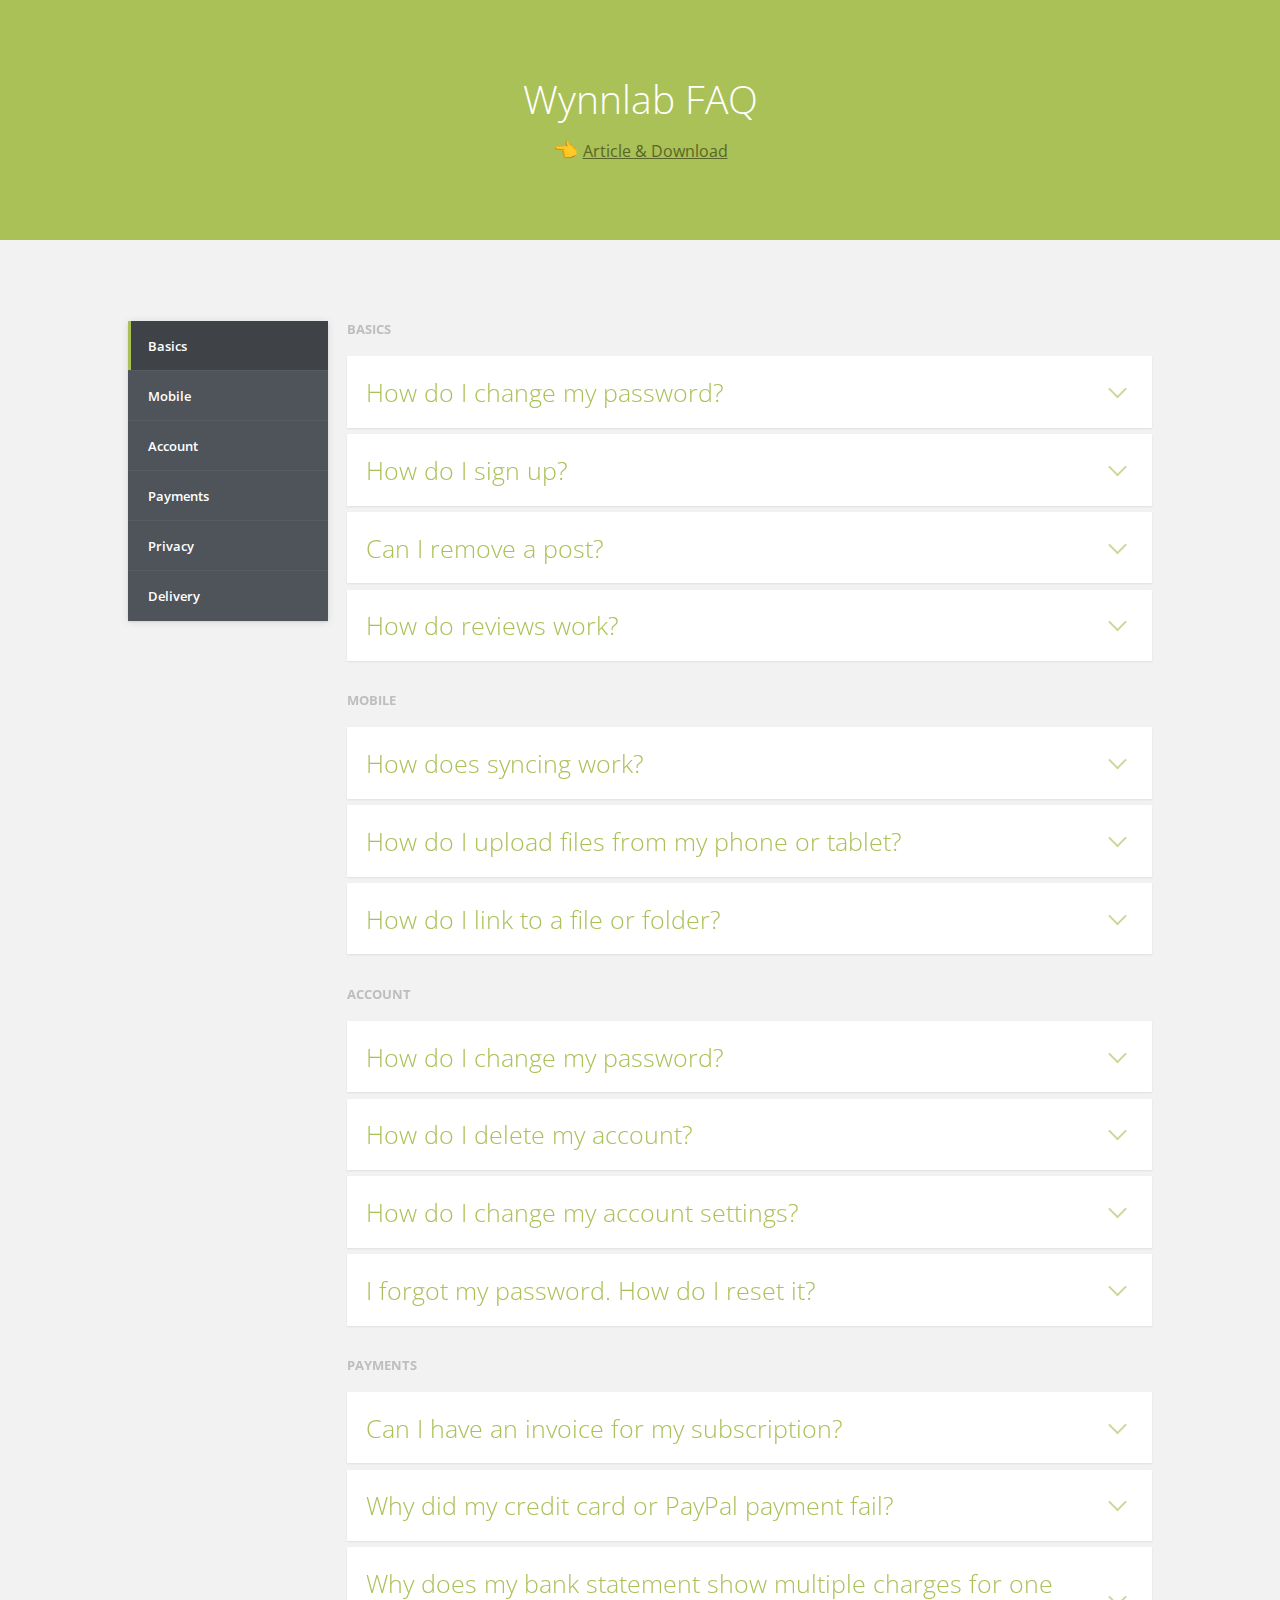
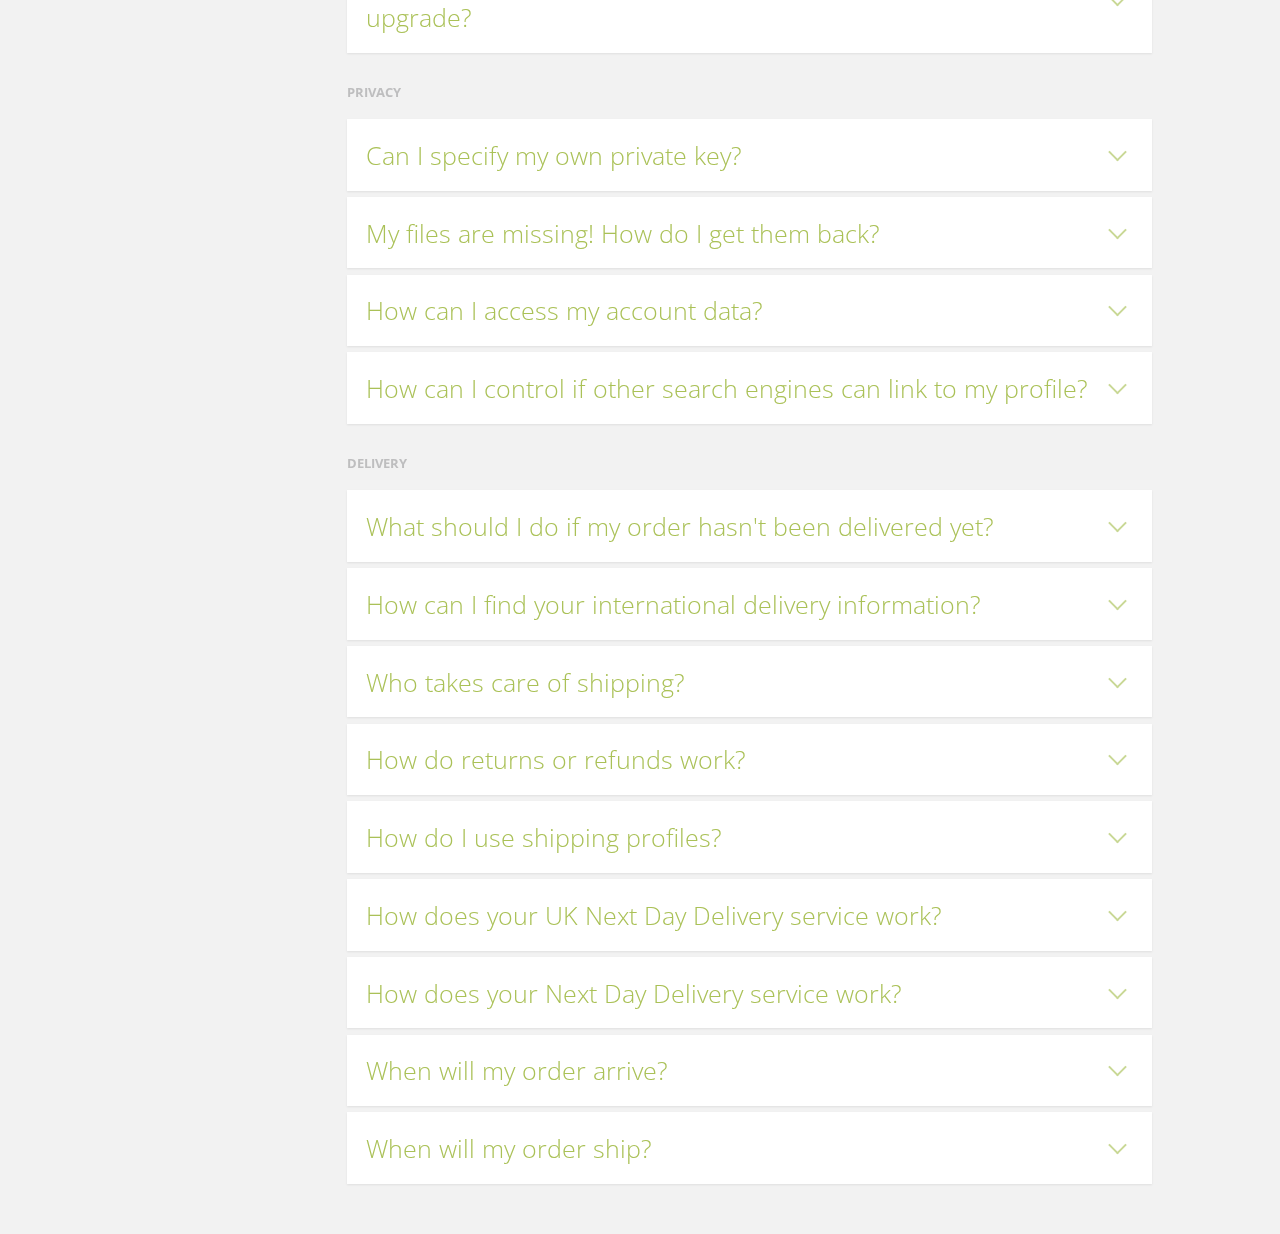
==== commit 4236d7eb: "Update faq.html" ====
--- a/faq.html
+++ b/faq.html
@@ -10,7 +10,7 @@
 <body>
 <header class="cd-header flex flex-column flex-center">
   <div class="text-component text-center">
-    <h1>FAQ Template</h1>
+    <h1>Wynnlab FAQ</h1>
     <p>👈 <a class="cd-article-link" href="https://codyhouse.co/gem/css-faq-template">Article &amp; Download</a></p>
   </div>
 </header>
@@ -295,4 +295,4 @@
 <script src="assets/js/util.js"></script> <!-- util functions included in the CodyHouse framework -->
 <script src="assets/js/main.js"></script> 
 </body>
-</html>+</html>
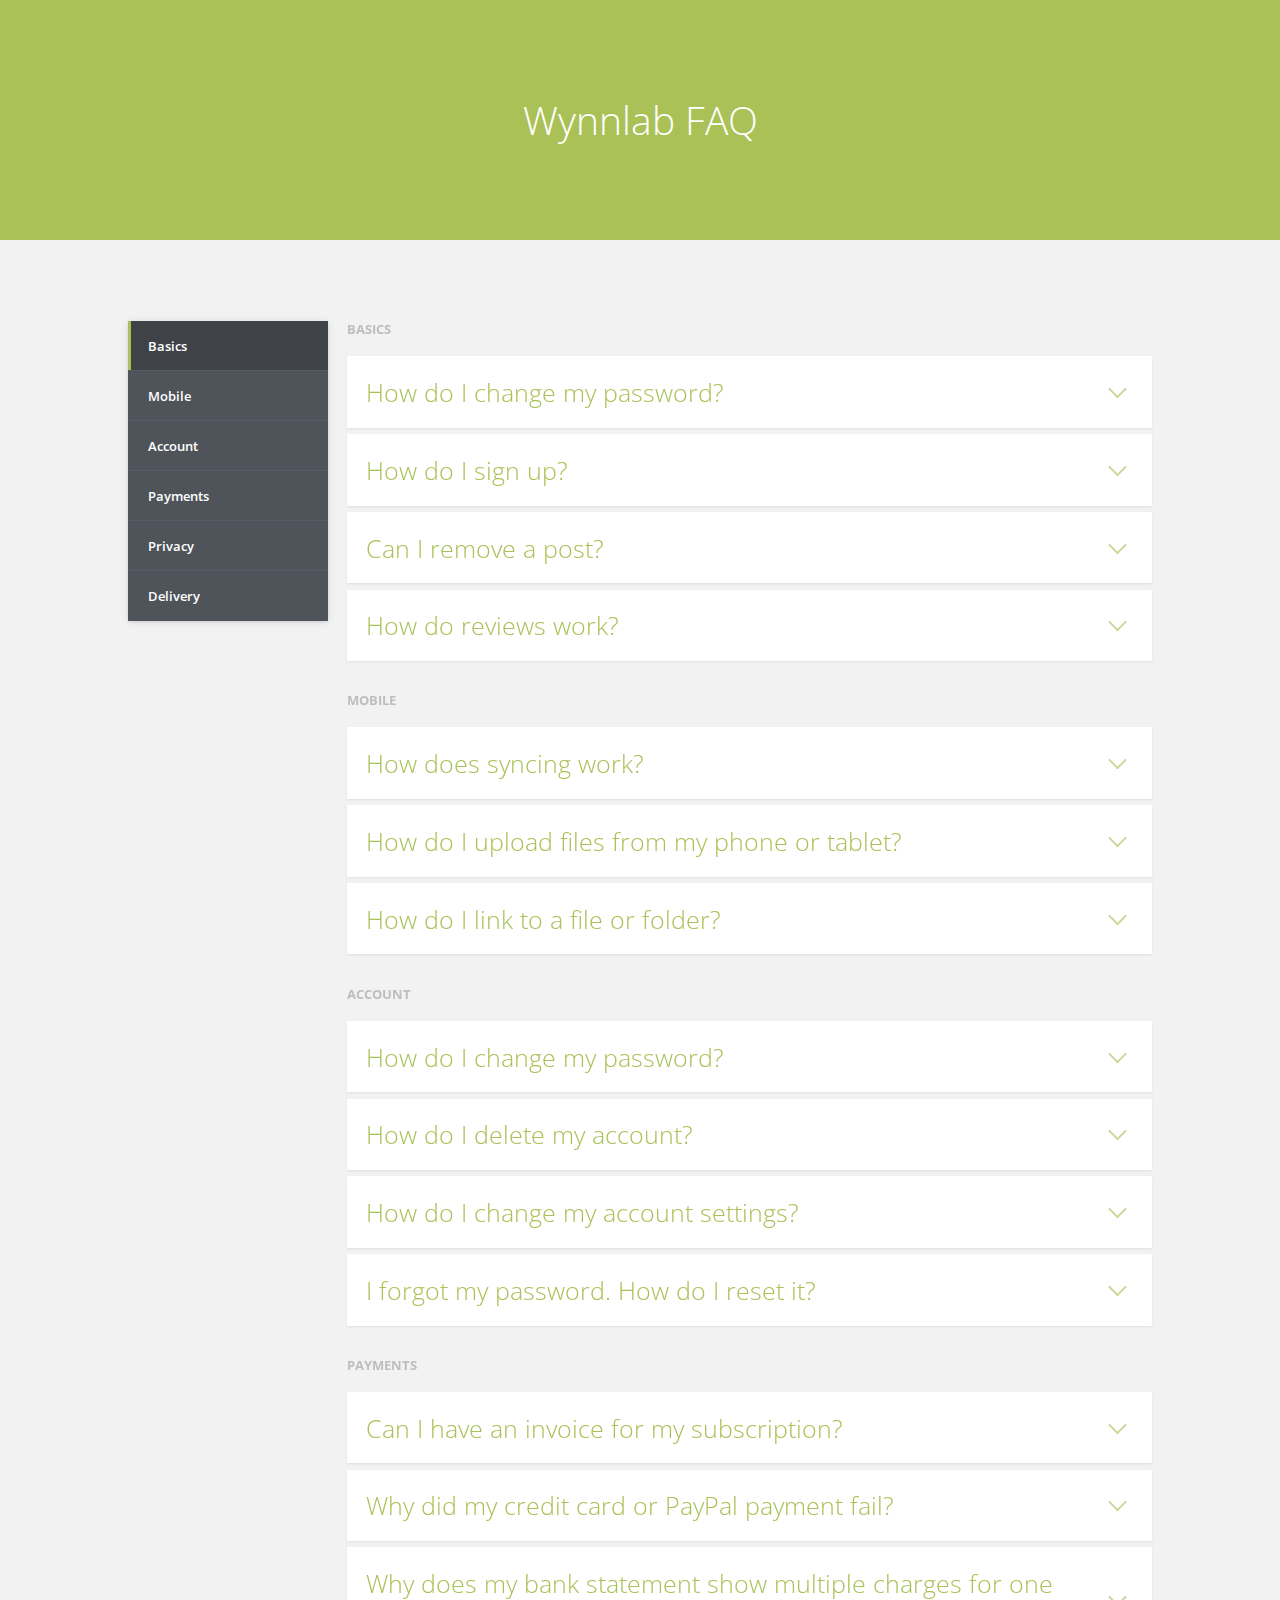
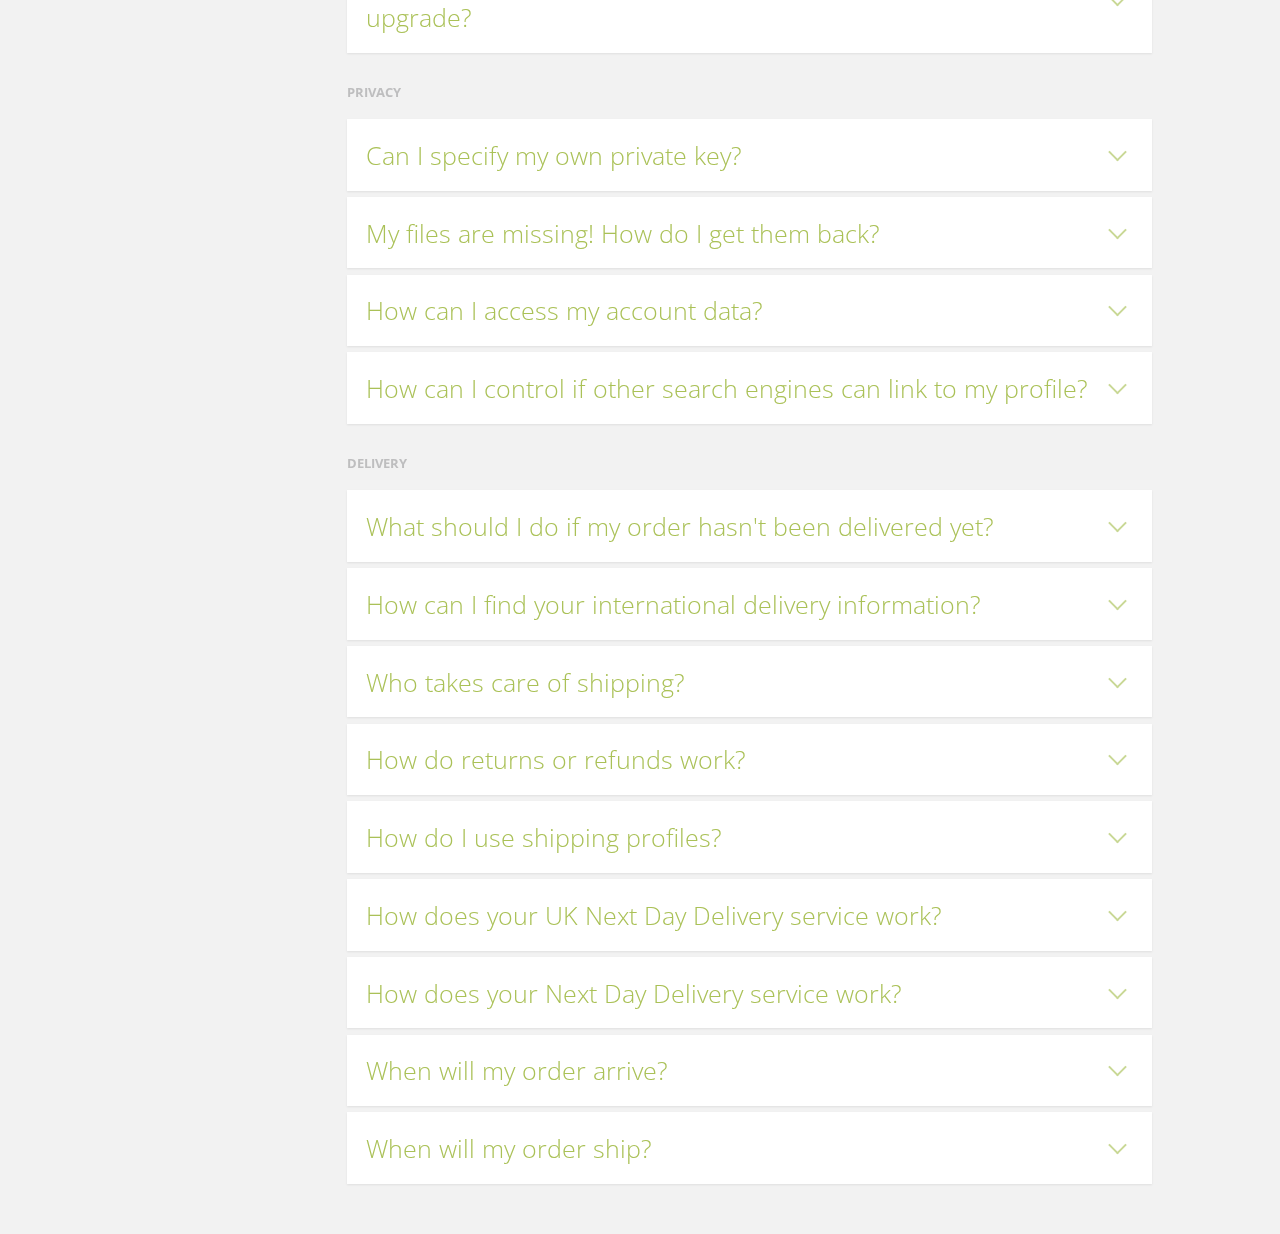
==== commit 22fe3e09: "Update faq.html" ====
--- a/faq.html
+++ b/faq.html
@@ -11,7 +11,7 @@
 <header class="cd-header flex flex-column flex-center">
   <div class="text-component text-center">
     <h1>Wynnlab FAQ</h1>
-    <p>👈 <a class="cd-article-link" href="https://codyhouse.co/gem/css-faq-template">Article &amp; Download</a></p>
+    
   </div>
 </header>
 
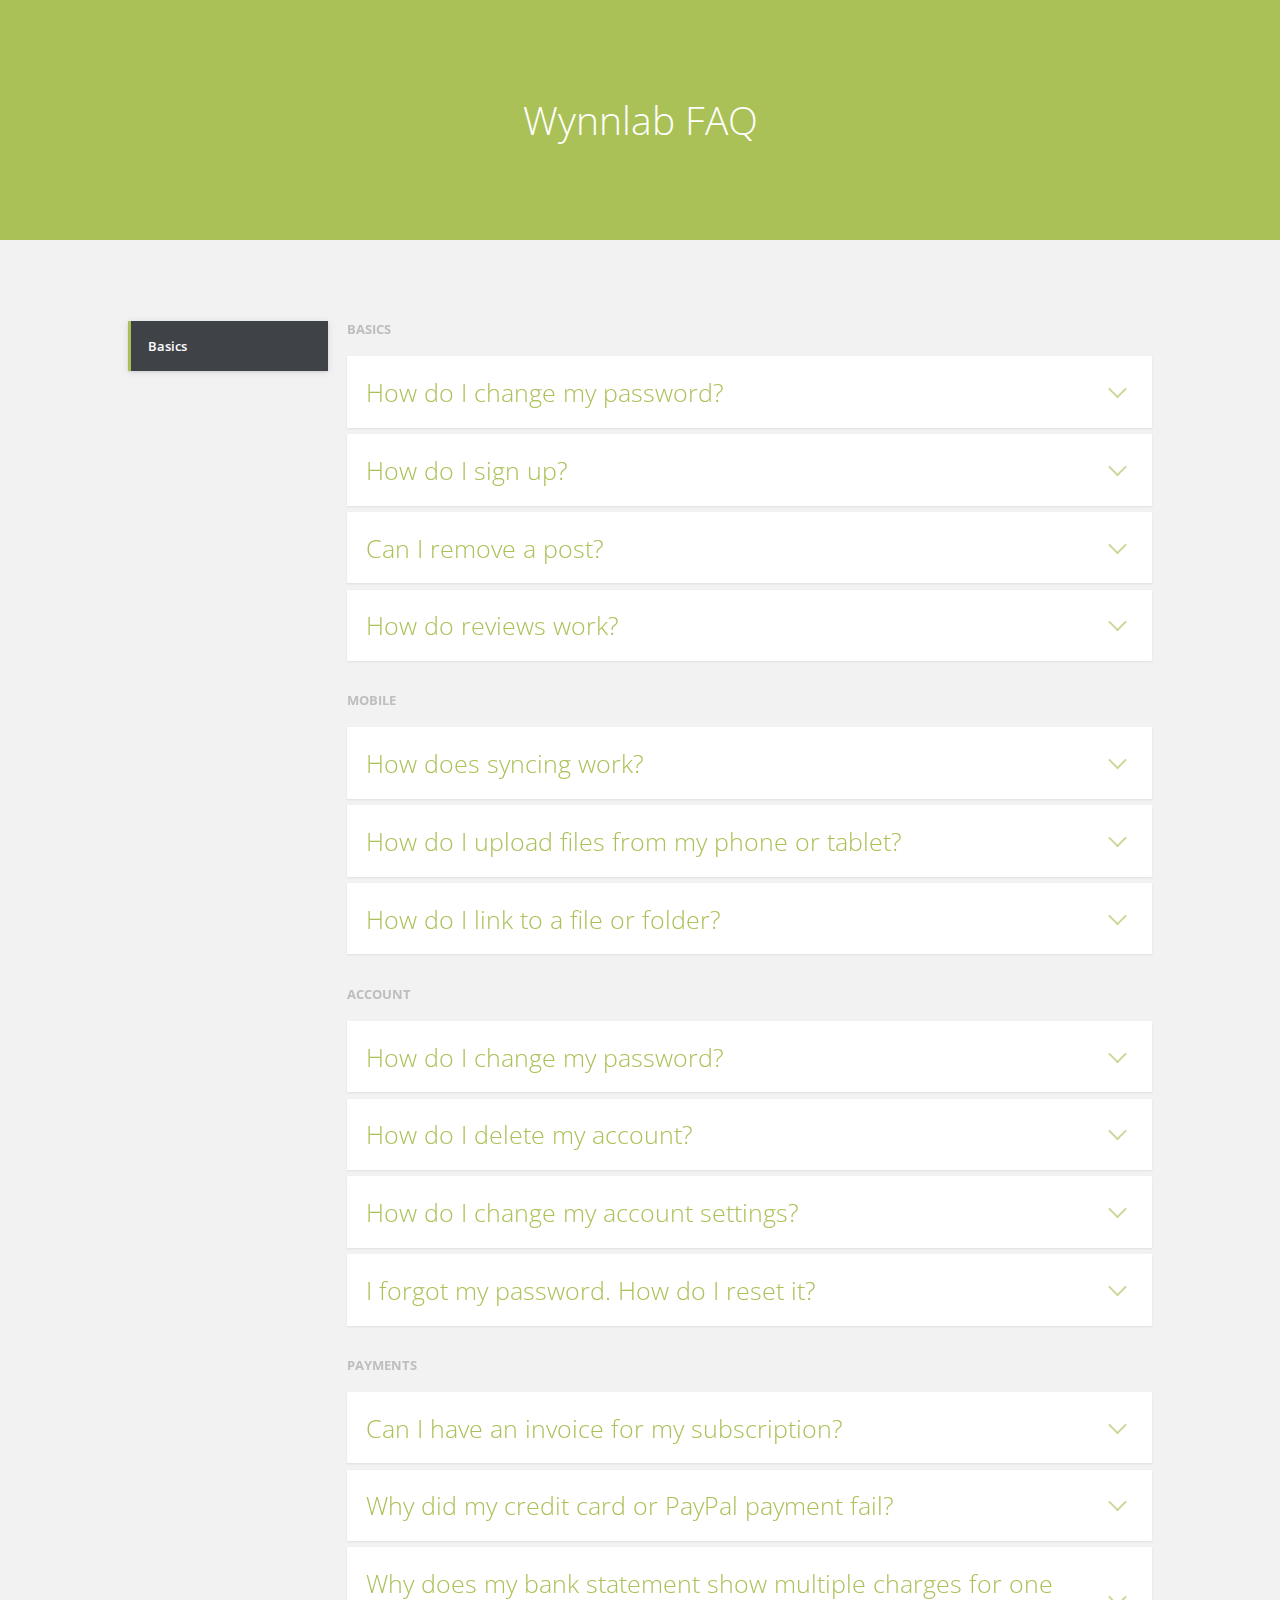
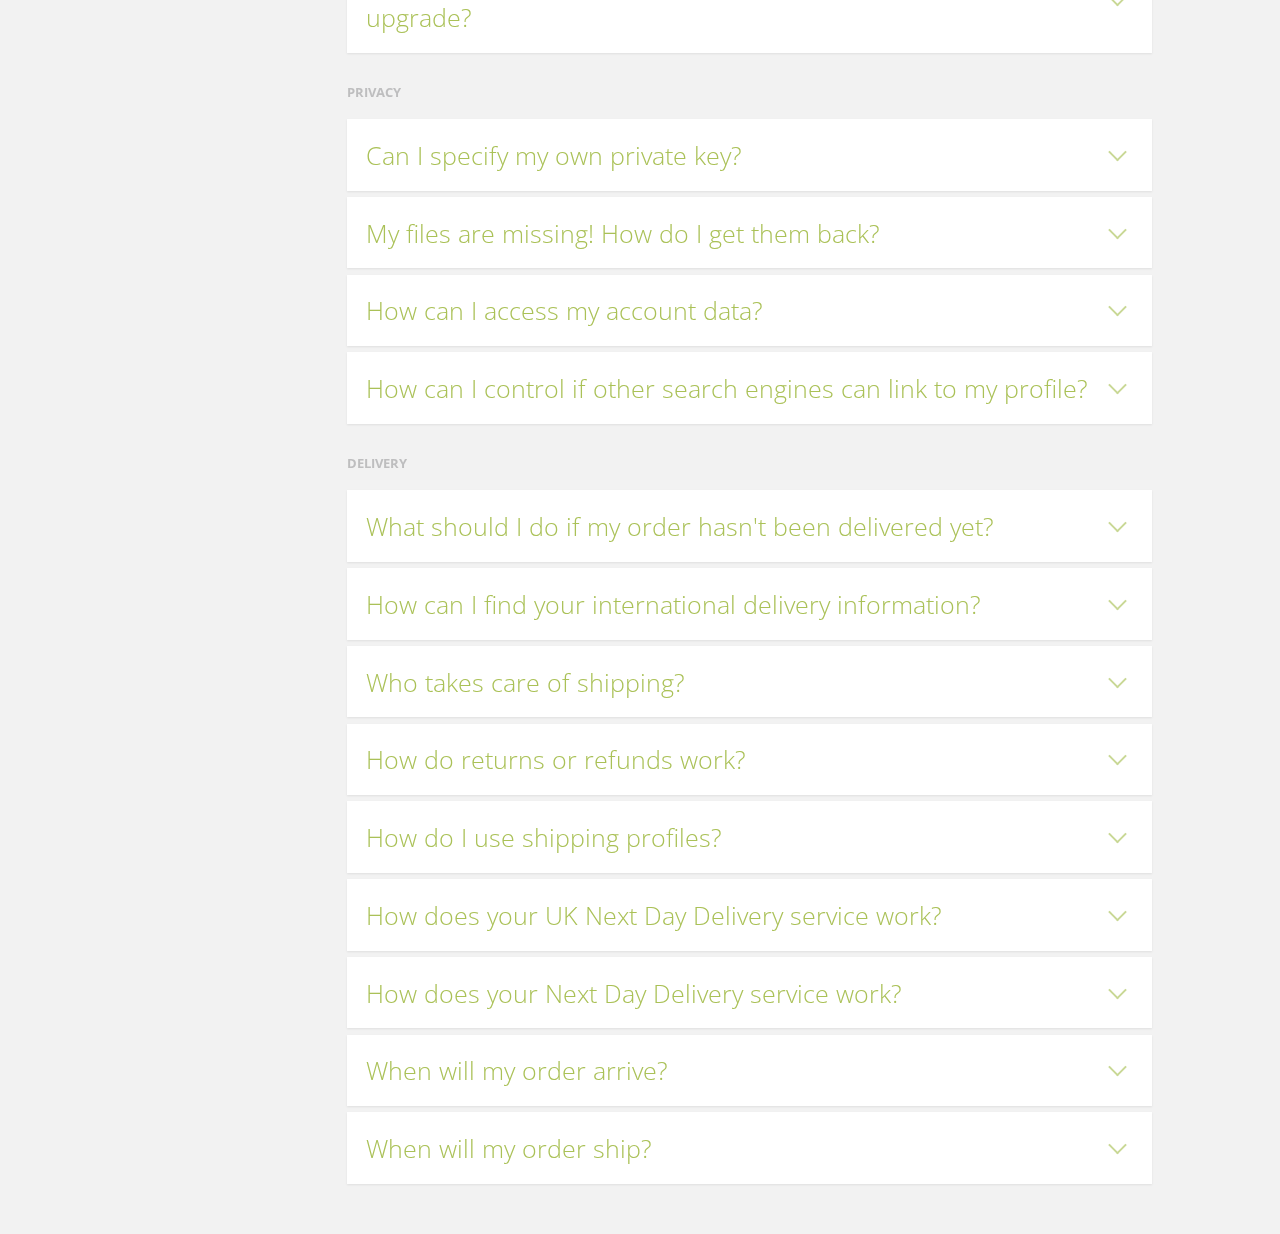
==== commit 8efafb57: "Update faq.html" ====
--- a/faq.html
+++ b/faq.html
@@ -5,7 +5,7 @@
   <meta name="viewport" content="width=device-width, initial-scale=1">
   <script>document.getElementsByTagName("html")[0].className += " js";</script>
   <link rel="stylesheet" href="assets/css/style.css">
-  <title>FAQ Template | CodyHouse</title>
+  <title>Wynnlab Faq</title>
 </head>
 <body>
 <header class="cd-header flex flex-column flex-center">
@@ -18,11 +18,6 @@
 <section class="cd-faq js-cd-faq container max-width-md margin-top-lg margin-bottom-lg">
 	<ul class="cd-faq__categories">
 		<li><a class="cd-faq__category cd-faq__category-selected truncate" href="#basics">Basics</a></li>
-		<li><a class="cd-faq__category truncate" href="#mobile">Mobile</a></li>
-		<li><a class="cd-faq__category truncate" href="#account">Account</a></li>
-		<li><a class="cd-faq__category truncate" href="#payments">Payments</a></li>
-		<li><a class="cd-faq__category truncate" href="#privacy">Privacy</a></li>
-		<li><a class="cd-faq__category truncate" href="#delivery">Delivery</a></li>
 	</ul> <!-- cd-faq__categories -->
 
 	<div class="cd-faq__items">
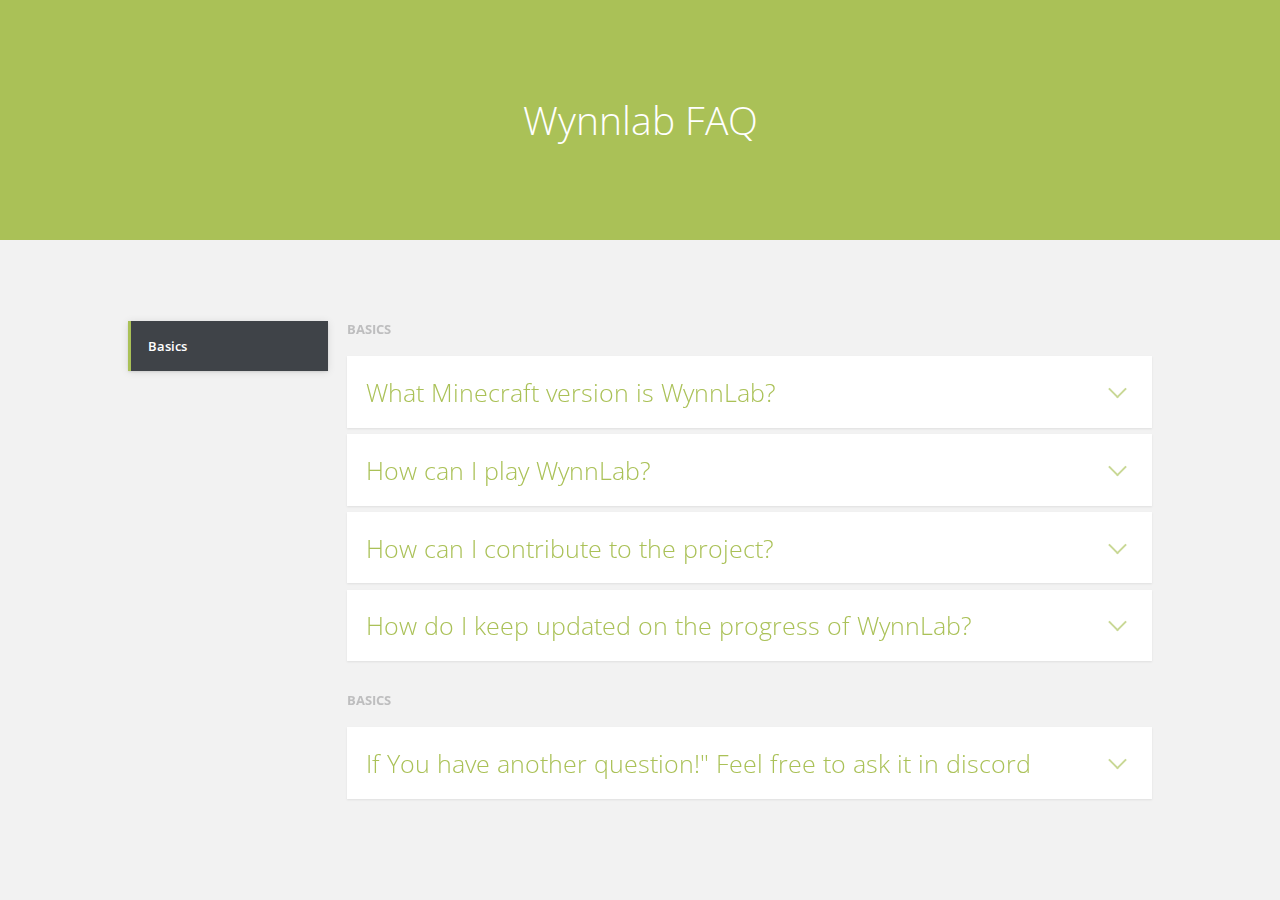
==== commit 59aaebfd: "Update faq.html" ====
--- a/faq.html
+++ b/faq.html
@@ -24,259 +24,54 @@
 		<ul id="basics" class="cd-faq__group">
 			<li class="cd-faq__title"><h2>Basics</h2></li>
 			<li class="cd-faq__item">
-				<a class="cd-faq__trigger" href="#0"><span>How do I change my password?</span></a>
+				<a class="cd-faq__trigger" href="#0"><span>What Minecraft version is WynnLab?</span></a>
 				<div class="cd-faq__content">
           <div class="text-component">
-            <p>Lorem ipsum dolor sit amet, consectetur adipisicing elit. Quae quidem blanditiis delectus corporis, possimus officia sint sequi ex tenetur id impedit est pariatur iure animi non a ratione reiciendis nihil sed consequatur atque repellendus fugit perspiciatis rerum et. Dolorum consequuntur fugit deleniti, soluta fuga nobis. Ducimus blanditiis velit sit iste delectus obcaecati debitis omnis, assumenda accusamus cumque perferendis eos aut quidem! Aut, totam rerum, cupiditate quae aperiam voluptas rem inventore quas, ex maxime culpa nam soluta labore at amet nihil laborum? Explicabo numquam, sit fugit, voluptatem autem atque quis quam voluptate fugiat earum rem hic, reprehenderit quaerat tempore at. Aperiam.</p>
+            <p>WynnLab is designed to always run on the latest version of Minecraft. Currently that's 1.16</p>
           </div>
 				</div> <!-- cd-faq__content -->
 			</li>
 
 			<li class="cd-faq__item">
-				<a class="cd-faq__trigger" href="#0"><span>How do I sign up?</span></a>
+				<a class="cd-faq__trigger" href="#0"><span>How can I play WynnLab?</span></a>
 				<div class="cd-faq__content">
           <div class="text-component">
-            <p>Lorem ipsum dolor sit amet, consectetur adipisicing elit. Quasi cupiditate et laudantium esse adipisci consequatur modi possimus accusantium vero atque excepturi nobis in doloremque repudiandae soluta non minus dolore voluptatem enim reiciendis officia voluptates, fuga ullam? Voluptas reiciendis cumque molestiae unde numquam similique quas doloremque non, perferendis doloribus necessitatibus itaque dolorem quam officia atque perspiciatis dolore laudantium dolor voluptatem eligendi? Aliquam nulla unde voluptatum molestiae, eos fugit ullam, consequuntur, saepe voluptas quaerat deleniti. Repellendus magni sint temporibus, accusantium rem commodi?</p>
+            <p>We have a public Minecraft server on play.wynnlab.tk. Also, this is an open source plugin, so you can always build it from the sources to 
+   test the latest features.</p>
           </div>
 				</div> <!-- cd-faq__content -->
 			</li>
 
 			<li class="cd-faq__item">
-				<a class="cd-faq__trigger" href="#0"><span>Can I remove a post?</span></a>
+				<a class="cd-faq__trigger" href="#0"><span>How can I contribute to the project?</span></a>
 				<div class="cd-faq__content">
           <div class="text-component">
-            <p>Lorem ipsum dolor sit amet, consectetur adipisicing elit. Blanditiis provident officiis, reprehenderit numquam. Praesentium veritatis eos tenetur magni debitis inventore fugit, magnam, reiciendis, saepe obcaecati ex vero quaerat distinctio velit.</p>
+            <p>You can apply for different roles in the making of WynnLab: Apply for a developer by sending pull requests on GitHub or DM me.
+   Currently you can apply as a Builder or a GM. Builders build the world of WynnLab and GMs create quests, mobs and items. Apply via 
+   DM</p>
           </div>
 				</div> <!-- cd-faq__content -->
 			</li>
 
 			<li class="cd-faq__item">
-				<a class="cd-faq__trigger" href="#0"><span>How do reviews work?</span></a>
+				<a class="cd-faq__trigger" href="#0"><span>How do I keep updated on the progress of WynnLab?</span></a>
 				<div class="cd-faq__content">
           <div class="text-component">
-            <p>Lorem ipsum dolor sit amet, consectetur adipisicing elit. Blanditiis provident officiis, reprehenderit numquam. Praesentium veritatis eos tenetur magni debitis inventore fugit, magnam, reiciendis, saepe obcaecati ex vero quaerat distinctio velit.</p>
+            <p>In The Discord, All major updates will be posted on #updates. Special announcements will be on #announcements. For more you can go to my YouTube, 
+   where I will post update videos</p>
           </div>
 				</div> <!-- cd-faq__content -->
 			</li>
 		</ul> <!-- cd-faq__group -->
 
 		<ul id="mobile" class="cd-faq__group">
-			<li class="cd-faq__title"><h2>Mobile</h2></li>
+			<li class="cd-faq__title"><h2>Basics</h2></li>
 			<li class="cd-faq__item">
-				<a class="cd-faq__trigger" href="#0"><span>How does syncing work?</span></a>
+				<a class="cd-faq__trigger" href="#0"><span>If You have another question!"
+   Feel free to ask it in discord</span></a>
 				<div class="cd-faq__content">
           <div class="text-component">
             <p>Lorem ipsum dolor sit amet, consectetur adipisicing elit. Impedit quidem delectus rerum eligendi mollitia, repudiandae quae beatae. Et repellat quam atque corrupti iusto architecto impedit explicabo repudiandae qui similique aut iure ipsum quis inventore nulla error aliquid alias quia dolorem dolore, odio excepturi veniam odit veritatis. Quo iure magnam, et cum. Laudantium, eaque non? Tempore nihil corporis cumque dolor ipsum accusamus sapiente aliquid quis ea assumenda deserunt praesentium voluptatibus, accusantium a mollitia necessitatibus nostrum voluptatem numquam modi ab, sint rem.</p>
-          </div>
-				</div> <!-- cd-faq__content -->
-			</li>
-
-			<li class="cd-faq__item">
-				<a class="cd-faq__trigger" href="#0"><span>How do I upload files from my phone or tablet?</span></a>
-				<div class="cd-faq__content">
-          <div class="text-component">
-            <p>Lorem ipsum dolor sit amet, consectetur adipisicing elit. Nisi tempore, placeat quisquam rerum! Eligendi fugit dolorum tenetur modi fuga nisi rerum, autem officiis quaerat quos. Magni quia, quo quibusdam odio. Error magni aperiam amet architecto adipisci aspernatur! Officia, quaerat magni architecto nostrum magnam fuga nihil, ipsum laboriosam similique voluptatibus facilis nobis? Eius non asperiores, nesciunt suscipit veniam blanditiis veritatis provident possimus iusto voluptas, eveniet architecto quidem quos molestias, aperiam eum reprehenderit dolores ad deserunt eos amet. Vero molestiae commodi unde dolor dicta maxime alias, velit, nesciunt cum dolorem, ipsam soluta sint suscipit maiores mollitia assumenda ducimus aperiam neque enim! Quas culpa dolorum ipsam? Ipsum voluptatibus numquam natus? Eligendi explicabo eos, perferendis voluptatibus hic sed ipsam rerum maiores officia! Beatae, molestias!</p>
-          </div>
-				</div> <!-- cd-faq__content -->
-			</li>
-
-			<li class="cd-faq__item">
-				<a class="cd-faq__trigger" href="#0"><span>How do I link to a file or folder?</span></a>
-				<div class="cd-faq__content">
-          <div class="text-component">
-            <p>Lorem ipsum dolor sit amet, consectetur adipisicing elit. Blanditiis provident officiis, reprehenderit numquam. Praesentium veritatis eos tenetur magni debitis inventore fugit, magnam, reiciendis, saepe obcaecati ex vero quaerat distinctio velit.</p>
-          </div>
-				</div> <!-- cd-faq__content -->
-			</li>
-		</ul> <!-- cd-faq__group -->
-
-		<ul id="account" class="cd-faq__group">
-			<li class="cd-faq__title"><h2>Account</h2></li>
-			<li class="cd-faq__item">
-				<a class="cd-faq__trigger" href="#0"><span>How do I change my password?</span></a>
-				<div class="cd-faq__content">
-          <div class="text-component">
-            <p>Lorem ipsum dolor sit amet, consectetur adipisicing elit. Perferendis earum autem consectetur labore eius tenetur esse, in temporibus sequi cum voluptatem vitae repellat nostrum odio perspiciatis dolores recusandae necessitatibus, unde, deserunt voluptas possimus veniam magni soluta deleniti! Architecto, quidem, totam. Fugit minus odit unde ea cupiditate ab aperiam sed dolore facere nihil laboriosam dolorum repellat deleniti aliquam fugiat laudantium delectus sint iure odio, necessitatibus rem quisquam! Ipsum praesentium quam nisi sint, impedit sapiente facilis laudantium mollitia quae fugiat similique. Dolor maiores aliquid incidunt commodi doloremque rem! Quaerat, debitis voluptatem vero qui enim, sunt reiciendis tempore inventore maxime quasi fugiat accusamus beatae modi voluptates iste officia esse soluta tempora labore quisquam fuga, cum. Sint nemo iste nulla accusamus quam qui quos, vero, minus id. Eius mollitia consequatur fugit nam consequuntur nesciunt illo id quis reprehenderit obcaecati voluptates corrupti, minus! Possimus, perspiciatis!</p>
-          </div>
-				</div> <!-- cd-faq__content -->
-			</li>
-
-			<li class="cd-faq__item">
-				<a class="cd-faq__trigger" href="#0"><span>How do I delete my account?</span></a>
-				<div class="cd-faq__content">
-          <div class="text-component">
-            <p>Lorem ipsum dolor sit amet, consectetur adipisicing elit. Illo tempore soluta, minus magnam non blanditiis dolore, in nam voluptas nobis minima deserunt deleniti id animi amet, suscipit consequuntur corporis nihil laborum facere temporibus. Qui inventore, doloribus facilis, provident soluta voluptas excepturi perspiciatis fugiat odit vero! Optio assumenda animi at! Assumenda doloremque nemo est sequi eaque, ipsum id, labore rem nisi, amet similique vel autem dolore totam facilis deserunt. Mollitia non ut libero unde accusamus praesentium sint maiores, illo, nemo aliquid?</p>
-          </div>
-				</div> <!-- cd-faq__content -->
-			</li>
-
-			<li class="cd-faq__item">
-				<a class="cd-faq__trigger" href="#0"><span>How do I change my account settings?</span></a>
-				<div class="cd-faq__content">
-          <div class="text-component">
-            <p>Lorem ipsum dolor sit amet, consectetur adipisicing elit. Blanditiis provident officiis, reprehenderit numquam. Praesentium veritatis eos tenetur magni debitis inventore fugit, magnam, reiciendis, saepe obcaecati ex vero quaerat distinctio velit.</p>
-          </div>
-				</div> <!-- cd-faq__content -->
-			</li>
-
-			<li class="cd-faq__item">
-				<a class="cd-faq__trigger" href="#0"><span>I forgot my password. How do I reset it?</span></a>
-				<div class="cd-faq__content">
-          <div class="text-component">
-            <p>Lorem ipsum dolor sit amet, consectetur adipisicing elit. Ipsum at aspernatur iure facere ab a corporis mollitia molestiae quod omnis minima, est labore quidem nobis accusantium ad totam sunt doloremque laudantium impedit similique iste quasi cum! Libero fugit at praesentium vero. Maiores non consequuntur rerum, nemo a qui repellat quibusdam architecto voluptatem? Sequi, possimus, cupiditate autem soluta ipsa rerum officiis cum libero delectus explicabo facilis, odit ullam aperiam reprehenderit! Vero ad non harum veritatis tempore beatae possimus, ex odio quo.</p>
-          </div>
-				</div> <!-- cd-faq__content -->
-			</li>
-		</ul> <!-- cd-faq__group -->
-
-		<ul id="payments" class="cd-faq__group">
-			<li class="cd-faq__title"><h2>Payments</h2></li>
-			<li class="cd-faq__item">
-				<a class="cd-faq__trigger" href="#0"><span>Can I have an invoice for my subscription?</span></a>
-				<div class="cd-faq__content">
-          <div class="text-component">
-            <p>Lorem ipsum dolor sit amet, consectetur adipisicing elit. Impedit quidem delectus rerum eligendi mollitia, repudiandae quae beatae. Et repellat quam atque corrupti iusto architecto impedit explicabo repudiandae qui similique aut iure ipsum quis inventore nulla error aliquid alias quia dolorem dolore, odio excepturi veniam odit veritatis. Quo iure magnam, et cum. Laudantium, eaque non? Tempore nihil corporis cumque dolor ipsum accusamus sapiente aliquid quis ea assumenda deserunt praesentium voluptatibus, accusantium a mollitia necessitatibus nostrum voluptatem numquam modi ab, sint rem.</p>
-          </div>
-				</div> <!-- cd-faq__content -->
-			</li>
-
-			<li class="cd-faq__item">
-				<a class="cd-faq__trigger" href="#0"><span>Why did my credit card or PayPal payment fail?</span></a>
-				<div class="cd-faq__content">
-          <div class="text-component">
-            <p>Lorem ipsum dolor sit amet, consectetur adipisicing elit. Tenetur accusantium dolorem vel, ad, nostrum natus eos, nemo placeat quos nisi architecto rem dolorum amet consectetur molestiae reprehenderit cum harum commodi beatae necessitatibus. Mollitia a nostrum enim earum minima doloribus illum autem, provident vero et, aspernatur quae sunt illo dolorem. Corporis blanditiis, unde, neque, adipisci debitis quas ullam accusantium repudiandae eum nostrum quis! Velit esse harum qui, modi ratione debitis alias laboriosam minus eaque, quod, itaque labore illo totam aut quia fuga nemo. Perferendis ipsa laborum atque assumenda tempore aspernatur a eos harum non id commodi excepturi quaerat ullam, explicabo, incidunt ipsam, accusantium quo magni ut! Ratione, magnam. Delectus nesciunt impedit praesentium sed, aliquam architecto dolores quae, distinctio consectetur obcaecati esse, consequuntur vel sit quis blanditiis possimus dolorum. Eaque architecto doloremque aliquid quae cumque, vitae perferendis enim, iure fugiat, soluta aut!</p>
-          </div>
-				</div> <!-- cd-faq__content -->
-			</li>
-
-			<li class="cd-faq__item">
-				<a class="cd-faq__trigger" href="#0"><span>Why does my bank statement show multiple charges for one upgrade?</span></a>
-				<div class="cd-faq__content">
-          <div class="text-component">
-            <p>Lorem ipsum dolor sit amet, consectetur adipisicing elit. Blanditiis provident officiis, reprehenderit numquam. Praesentium veritatis eos tenetur magni debitis inventore fugit, magnam, reiciendis, saepe obcaecati ex vero quaerat distinctio velit.</p>
-          </div>
-				</div> <!-- cd-faq__content -->
-			</li>
-		</ul> <!-- cd-faq__group -->
-
-		<ul id="privacy" class="cd-faq__group">
-			<li class="cd-faq__title"><h2>Privacy</h2></li>
-			<li class="cd-faq__item">
-				<a class="cd-faq__trigger" href="#0"><span>Can I specify my own private key?</span></a>
-				<div class="cd-faq__content">
-          <div class="text-component">
-            <p>Lorem ipsum dolor sit amet, consectetur adipisicing elit. Impedit quidem delectus rerum eligendi mollitia, repudiandae quae beatae. Et repellat quam atque corrupti iusto architecto impedit explicabo repudiandae qui similique aut iure ipsum quis inventore nulla error aliquid alias quia dolorem dolore, odio excepturi veniam odit veritatis. Quo iure magnam, et cum. Laudantium, eaque non? Tempore nihil corporis cumque dolor ipsum accusamus sapiente aliquid quis ea assumenda deserunt praesentium voluptatibus, accusantium a mollitia necessitatibus nostrum voluptatem numquam modi ab, sint rem.</p>
-          </div>
-				</div> <!-- cd-faq__content -->
-			</li>
-
-			<li class="cd-faq__item">
-				<a class="cd-faq__trigger" href="#0"><span>My files are missing! How do I get them back?</span></a>
-				<div class="cd-faq__content">
-          <div class="text-component">
-            <p>Lorem ipsum dolor sit amet, consectetur adipisicing elit. Blanditiis provident officiis, reprehenderit numquam. Praesentium veritatis eos tenetur magni debitis inventore fugit, magnam, reiciendis, saepe obcaecati ex vero quaerat distinctio velit.</p>
-          </div>
-				</div> <!-- cd-faq__content -->
-			</li>
-
-			<li class="cd-faq__item">
-				<a class="cd-faq__trigger" href="#0"><span>How can I access my account data?</span></a>
-				<div class="cd-faq__content">
-          <div class="text-component">
-            <p>Lorem ipsum dolor sit amet, consectetur adipisicing elit. Possimus magni vero deserunt enim et quia in aliquam, rem tempore voluptas illo nisi veritatis quas quod placeat ipsa! Error qui harum accusamus incidunt at libero ipsum, suscipit dolorum esse explicabo in eius voluptates quidem voluptatem inventore amet eaque deserunt veniam dignissimos excepturi? Dolore, quo amet nostrum autem nemo. Sit nam assumenda, corporis ea sunt distinctio nostrum doloribus alias, beatae nesciunt dolore saepe consequuntur minima eveniet porro dolor officiis maiores ab obcaecati officia enim aliquam. Itaque fuga molestiae hic accusantium atque corporis quia id sequi enim vero? Hic aperiam sint facilis aliquam quia, accusamus tenetur earum totam enim est, error. Iusto, reiciendis necessitatibus molestias. Voluptatibus eos explicabo repellat nesciunt nam vero minima.</p>
-          </div>
-				</div> <!-- cd-faq__content -->
-			</li>
-
-			<li class="cd-faq__item">
-				<a class="cd-faq__trigger" href="#0"><span>How can I control if other search engines can link to my profile?</span></a>
-				<div class="cd-faq__content">
-          <div class="text-component">
-            <p>Lorem ipsum dolor sit amet, consectetur adipisicing elit. Blanditiis provident officiis, reprehenderit numquam. Praesentium veritatis eos tenetur magni debitis inventore fugit, magnam, reiciendis, saepe obcaecati ex vero quaerat distinctio velit.</p>
-          </div>
-				</div> <!-- cd-faq__content -->
-			</li>
-		</ul> <!-- cd-faq__group -->
-
-		<ul id="delivery" class="cd-faq__group">
-			<li class="cd-faq__title"><h2>Delivery</h2></li>
-			<li class="cd-faq__item">
-				<a class="cd-faq__trigger" href="#0"><span>What should I do if my order hasn't been delivered yet?</span></a>
-				<div class="cd-faq__content">
-          <div class="text-component">
-            <p>Lorem ipsum dolor sit amet, consectetur adipisicing elit. Impedit quidem delectus rerum eligendi mollitia, repudiandae quae beatae. Et repellat quam atque corrupti iusto architecto impedit explicabo repudiandae qui similique aut iure ipsum quis inventore nulla error aliquid alias quia dolorem dolore, odio excepturi veniam odit veritatis. Quo iure magnam, et cum. Laudantium, eaque non? Tempore nihil corporis cumque dolor ipsum accusamus sapiente aliquid quis ea assumenda deserunt praesentium voluptatibus, accusantium a mollitia necessitatibus nostrum voluptatem numquam modi ab, sint rem.</p>
-          </div>
-				</div> <!-- cd-faq__content -->
-			</li>
-
-			<li class="cd-faq__item">
-				<a class="cd-faq__trigger" href="#0"><span>How can I find your international delivery information?</span></a>
-				<div class="cd-faq__content">
-          <div class="text-component">
-            <p>Lorem ipsum dolor sit amet, consectetur adipisicing elit. Blanditiis provident officiis, reprehenderit numquam. Praesentium veritatis eos tenetur magni debitis inventore fugit, magnam, reiciendis, saepe obcaecati ex vero quaerat distinctio velit.</p>
-          </div>
-				</div> <!-- cd-faq__content -->
-			</li>
-
-			<li class="cd-faq__item">
-				<a class="cd-faq__trigger" href="#0"><span>Who takes care of shipping?</span></a>
-				<div class="cd-faq__content">
-          <div class="text-component">
-            <p>Lorem ipsum dolor sit amet, consectetur adipisicing elit. Blanditiis provident officiis, reprehenderit numquam. Praesentium veritatis eos tenetur magni debitis inventore fugit, magnam, reiciendis, saepe obcaecati ex vero quaerat distinctio velit.</p>
-          </div>
-				</div> <!-- cd-faq__content -->
-			</li>
-
-			<li class="cd-faq__item">
-				<a class="cd-faq__trigger" href="#0"><span>How do returns or refunds work?</span></a>
-				<div class="cd-faq__content">
-          <div class="text-component">
-            <p>Lorem ipsum dolor sit amet, consectetur adipisicing elit. Impedit quidem delectus rerum eligendi mollitia, repudiandae quae beatae. Et repellat quam atque corrupti iusto architecto impedit explicabo repudiandae qui similique aut iure ipsum quis inventore nulla error aliquid alias quia dolorem dolore, odio excepturi veniam odit veritatis. Quo iure magnam, et cum. Laudantium, eaque non? Tempore nihil corporis cumque dolor ipsum accusamus sapiente aliquid quis ea assumenda deserunt praesentium voluptatibus, accusantium a mollitia necessitatibus nostrum voluptatem numquam modi ab, sint rem.</p>
-          </div>
-				</div> <!-- cd-faq__content -->
-			</li>
-
-			<li class="cd-faq__item">
-				<a class="cd-faq__trigger" href="#0"><span>How do I use shipping profiles?</span></a>
-				<div class="cd-faq__content">
-          <div class="text-component">
-            <p>Lorem ipsum dolor sit amet, consectetur adipisicing elit. Blanditiis provident officiis, reprehenderit numquam. Praesentium veritatis eos tenetur magni debitis inventore fugit, magnam, reiciendis, saepe obcaecati ex vero quaerat distinctio velit.</p>
-          </div>
-				</div> <!-- cd-faq__content -->
-			</li>
-
-			<li class="cd-faq__item">
-				<a class="cd-faq__trigger" href="#0"><span>How does your UK Next Day Delivery service work?</span></a>
-				<div class="cd-faq__content">
-          <div class="text-component">
-            <p>Lorem ipsum dolor sit amet, consectetur adipisicing elit. Blanditiis provident officiis, reprehenderit numquam. Praesentium veritatis eos tenetur magni debitis inventore fugit, magnam, reiciendis, saepe obcaecati ex vero quaerat distinctio velit.</p>
-          </div>
-				</div> <!-- cd-faq__content -->
-			</li>
-
-			<li class="cd-faq__item">
-				<a class="cd-faq__trigger" href="#0"><span>How does your Next Day Delivery service work?</span></a>
-				<div class="cd-faq__content">
-          <div class="text-component">
-            <p>Lorem ipsum dolor sit amet, consectetur adipisicing elit. Blanditiis provident officiis, reprehenderit numquam. Praesentium veritatis eos tenetur magni debitis inventore fugit, magnam, reiciendis, saepe obcaecati ex vero quaerat distinctio velit.</p>
-          </div>
-				</div> <!-- cd-faq__content -->
-			</li>
-
-			<li class="cd-faq__item">
-				<a class="cd-faq__trigger" href="#0"><span>When will my order arrive?</span></a>
-				<div class="cd-faq__content">
-          <div class="text-component">
-            <p>Lorem ipsum dolor sit amet, consectetur adipisicing elit. Blanditiis provident officiis, reprehenderit numquam. Praesentium veritatis eos tenetur magni debitis inventore fugit, magnam, reiciendis, saepe obcaecati ex vero quaerat distinctio velit.</p>
-          </div>
-				</div> <!-- cd-faq__content -->
-			</li>
-
-			<li class="cd-faq__item">
-				<a class="cd-faq__trigger" href="#0"><span>When will my order ship?</span></a>
-				<div class="cd-faq__content">
-          <div class="text-component">
-            <p>Lorem ipsum dolor sit amet, consectetur adipisicing elit. Blanditiis provident officiis, reprehenderit numquam. Praesentium veritatis eos tenetur magni debitis inventore fugit, magnam, reiciendis, saepe obcaecati ex vero quaerat distinctio velit.</p>
           </div>
 				</div> <!-- cd-faq__content -->
 			</li>
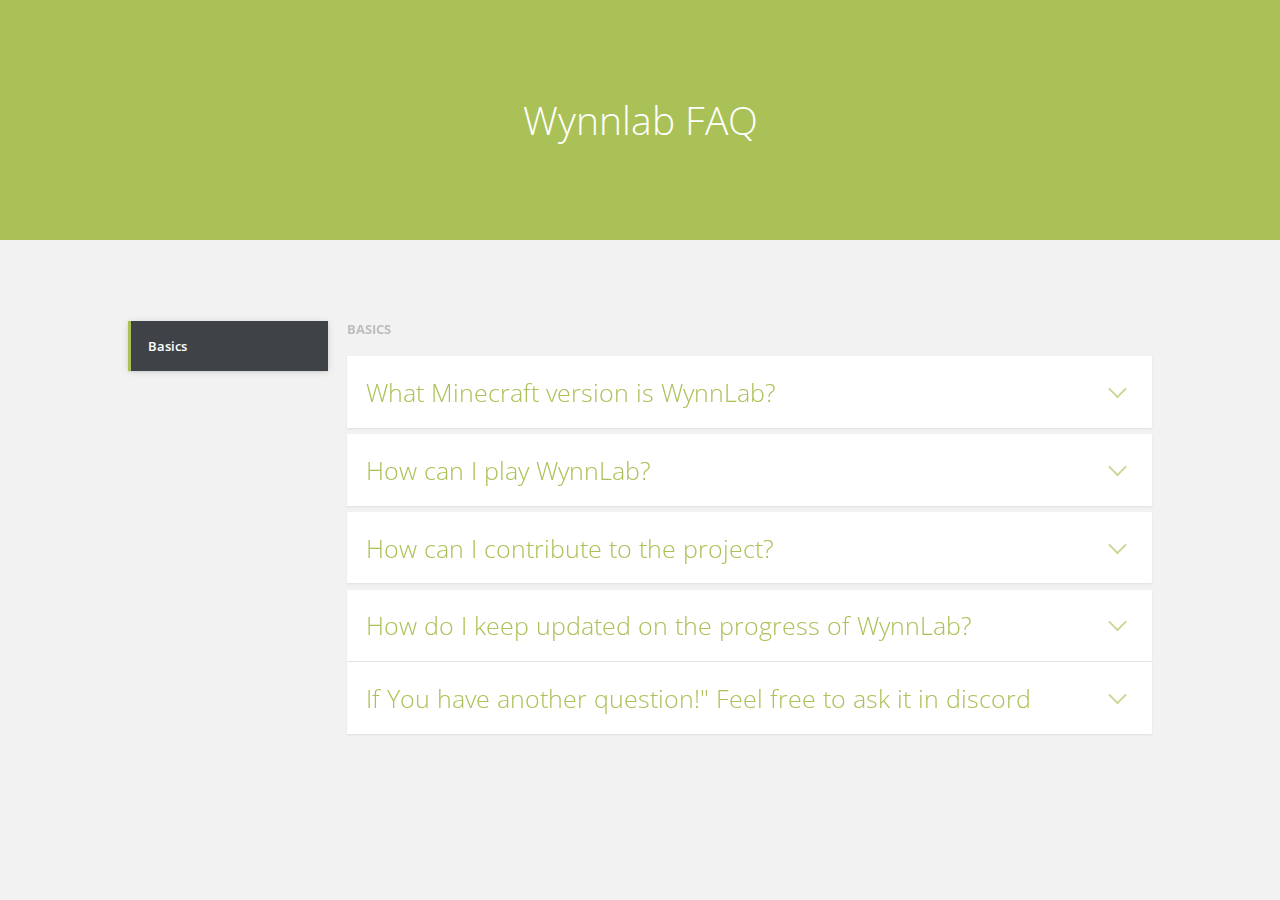
==== commit 9f182c3b: "Update faq.html" ====
--- a/faq.html
+++ b/faq.html
@@ -65,7 +65,6 @@
 		</ul> <!-- cd-faq__group -->
 
 		<ul id="mobile" class="cd-faq__group">
-			<li class="cd-faq__title"><h2>Basics</h2></li>
 			<li class="cd-faq__item">
 				<a class="cd-faq__trigger" href="#0"><span>If You have another question!"
    Feel free to ask it in discord</span></a>
@@ -82,7 +81,7 @@
   
   <div class="cd-faq__overlay" aria-hidden="true"></div>
 </section> <!-- cd-faq -->
-<script src="assets/js/util.js"></script> <!-- util functions included in the CodyHouse framework -->
+<script src="assets/js/util.js"></script> 
 <script src="assets/js/main.js"></script> 
 </body>
 </html>
